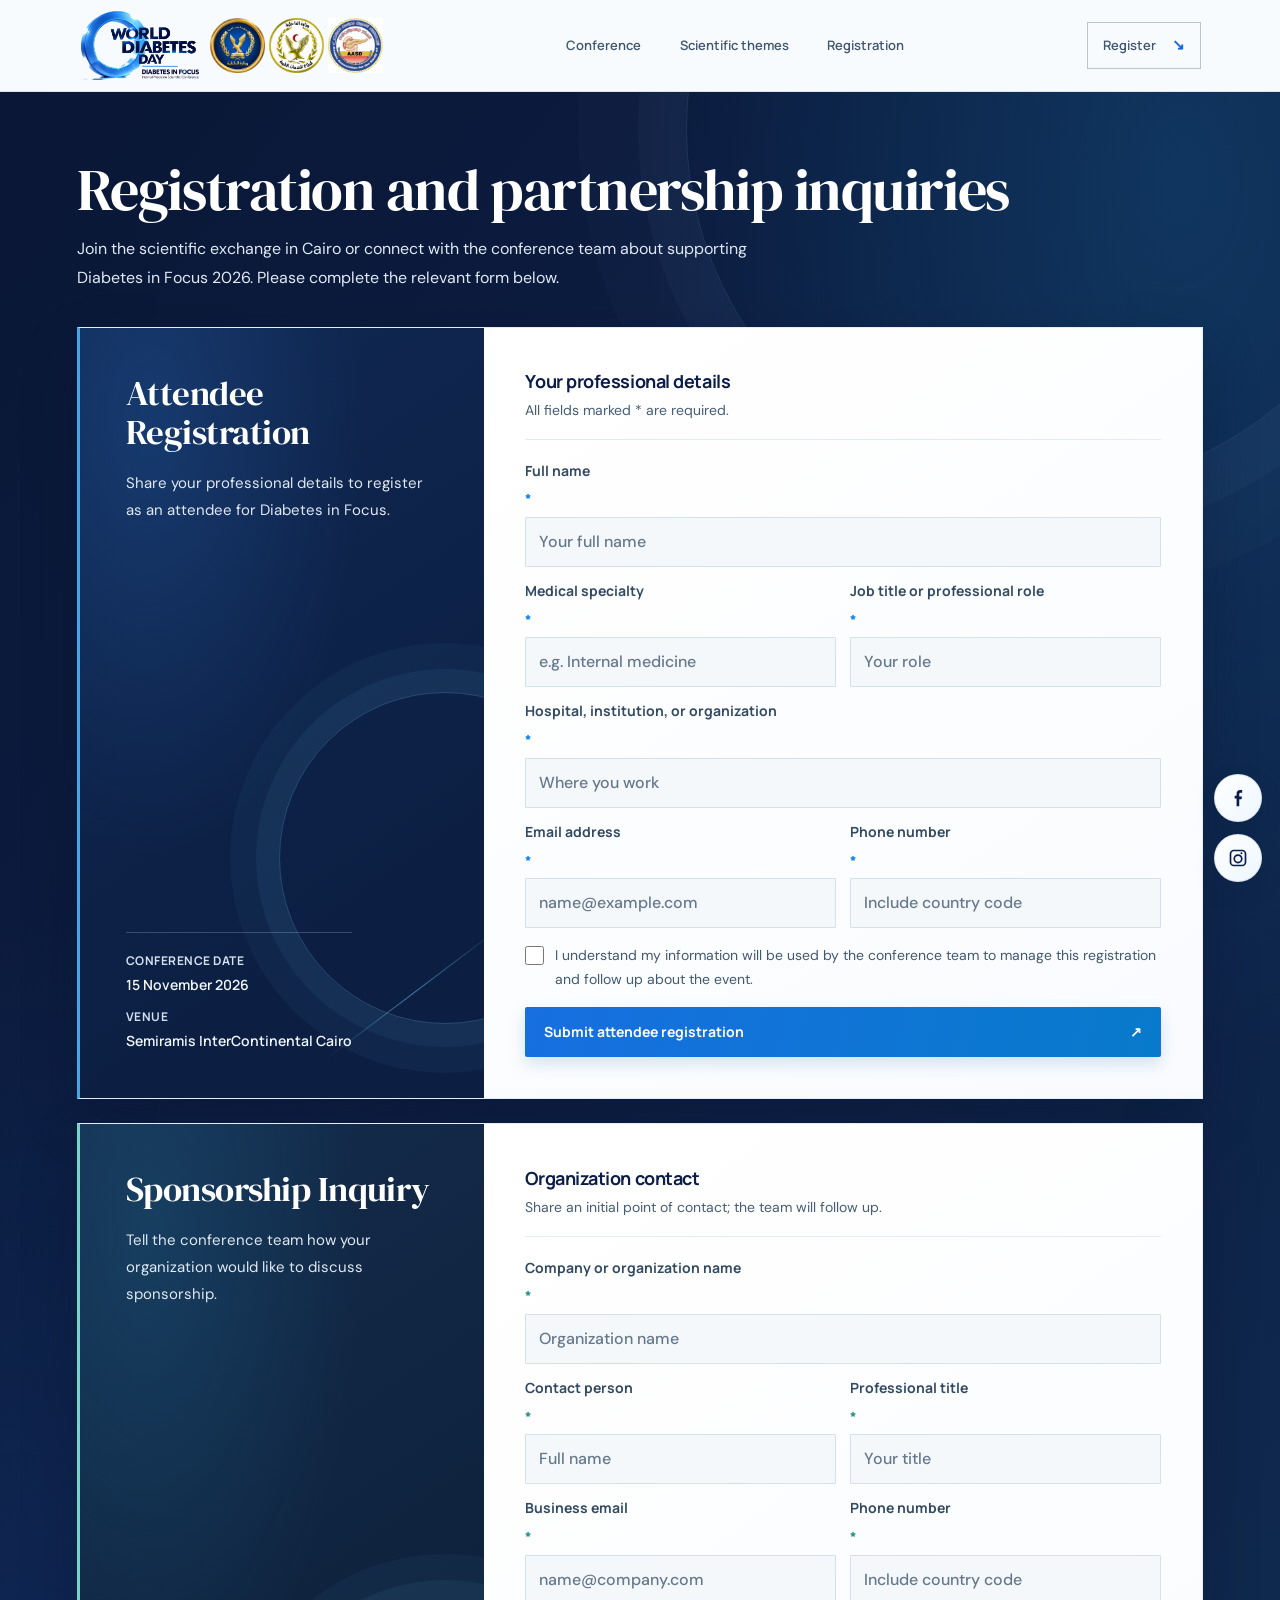
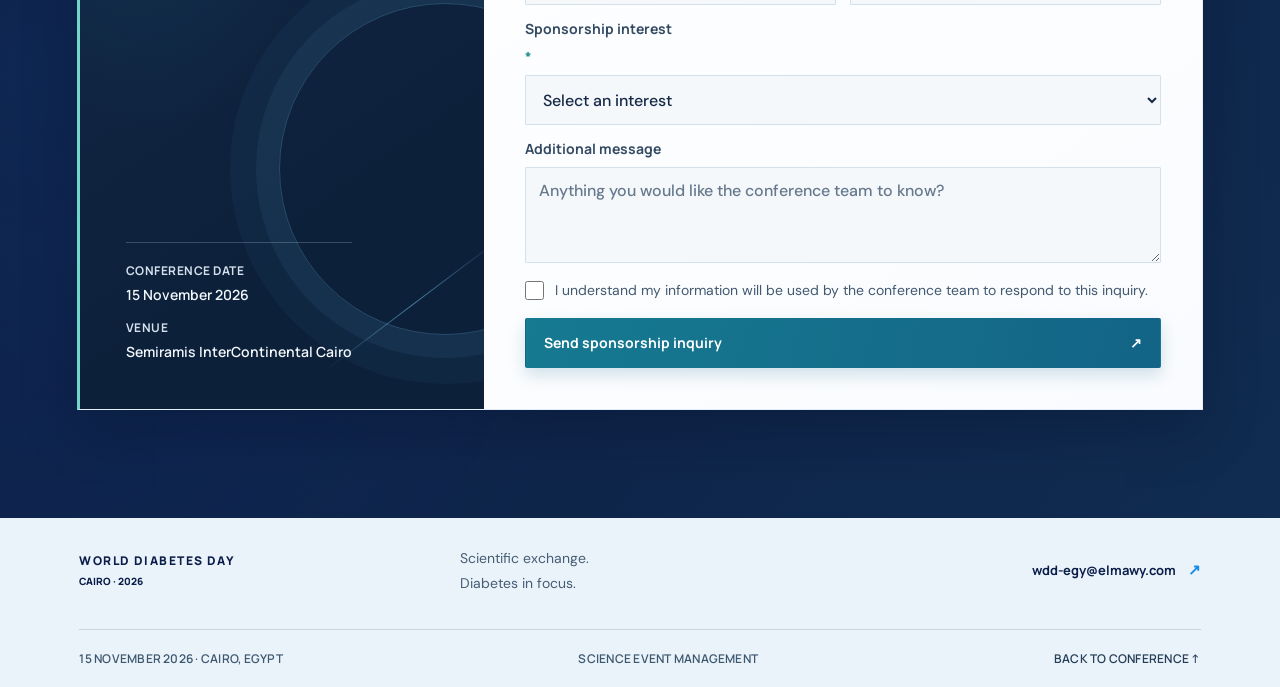
==== registration.html @ 12c4198c "Add files via upload" ====
<!doctype html>
<html lang="en">
  <head>
    <meta charset="utf-8">
    <meta name="viewport" content="width=device-width, initial-scale=1">
    <meta name="theme-color" content="#f4f9fd">
    <meta name="description" content="Register to attend or discuss sponsorship for World Diabetes Day – Diabetes in Focus 2026 in Cairo.">
    <title>Registration | World Diabetes Day – Diabetes in Focus 2026</title>
    <link rel="preconnect" href="https://fonts.googleapis.com">
    <link rel="preconnect" href="https://fonts.gstatic.com" crossorigin>
    <link href="https://fonts.googleapis.com/css2?family=DM+Sans:wght@400;500;600;700&family=DM+Serif+Display:ital@0;1&family=Manrope:wght@400;500;600;700;800&display=swap" rel="stylesheet">
    <link rel="stylesheet" href="styles.css">
    <script src="app.js" defer></script>
  </head>
  <body class="registration-page">
    <a class="skip-link" href="#main">Skip to content</a>
    <header class="site-header">
      <a class="wordmark" href="index.html#top" aria-label="World Diabetes Day – Diabetes in Focus, Cairo 2026">
        <img class="wordmark-logo" src="assets/conference-logo.png" alt="World Diabetes Day – Diabetes in Focus">
        <span class="ministry-marks" aria-label="Ministry of Interior Affairs and Police Medical Services Sector">
          <img src="assets/lo2/s.png" alt="Ministry of Interior Affairs">
          <img src="assets/lo2/n-cropped.png" alt="Police Medical Services Sector">
          <img src="assets/wdd-logo/WhatsApp%20Image%202026-10-13%20at%203.55.57%20PM.jpeg" alt="Arabic Association for the Study of Diabetes and Metabolism">
        </span>
      </a>
      <nav class="main-nav" aria-label="Main navigation">
        <a href="index.html#about">Conference</a>
        <a href="index.html#themes">Scientific themes</a>
        <a href="#attendee-registration" aria-current="page">Registration</a>
      </nav>
      <div class="header-tools">
        <a class="header-action" href="#attendee-registration">Register <span aria-hidden="true">↘</span></a>
      </div>
    </header>

    <main id="main">
      <section class="registration" aria-labelledby="registration-title">
        <div class="section-wrap registration-inner">
          <div class="section-heading registration-heading">
            <h1 id="registration-title">Registration and partnership inquiries</h1>
          </div>
          <p class="registration-intro">Join the scientific exchange in Cairo or connect with the conference team about supporting Diabetes in Focus 2026. Please complete the relevant form below.</p>

          <div class="forms-grid">
            <article class="form-panel attendee-panel" id="attendee-registration" aria-labelledby="attendee-title">
              <aside class="journey-aside">
                <h2 id="attendee-title">Attendee Registration</h2>
                <p class="journey-copy">Share your professional details to register as an attendee for Diabetes in Focus.</p>
                <div class="journey-meta">
                  <span>CONFERENCE DATE</span><strong>15 November 2026</strong>
                  <span>VENUE</span><strong>Semiramis InterContinental Cairo</strong>
                </div>
              </aside>
              <div class="form-content">
                <div class="form-panel-heading">
                  <div><h3>Your professional details</h3><span>All fields marked * are required.</span></div>
                </div>
                <form data-registration-form data-kind="attendee" novalidate aria-label="Attendee registration">
                  <div class="form-grid">
                    <label class="field field-wide">Full name <span>*</span><input name="fullName" autocomplete="name" required maxlength="120" placeholder="Your full name"><small class="field-error" aria-live="polite"></small></label>
                    <label class="field">Medical specialty <span>*</span><input name="specialty" autocomplete="organization-title" required maxlength="120" placeholder="e.g. Internal medicine"><small class="field-error" aria-live="polite"></small></label>
                    <label class="field">Job title or professional role <span>*</span><input name="role" autocomplete="organization-title" required maxlength="120" placeholder="Your role"><small class="field-error" aria-live="polite"></small></label>
                    <label class="field field-wide">Hospital, institution, or organization <span>*</span><input name="organization" autocomplete="organization" required maxlength="160" placeholder="Where you work"><small class="field-error" aria-live="polite"></small></label>
                    <label class="field">Email address <span>*</span><input name="email" type="email" autocomplete="email" required maxlength="254" placeholder="name@example.com"><small class="field-error" aria-live="polite"></small></label>
                    <label class="field">Phone number <span>*</span><input name="phone" type="tel" autocomplete="tel" required maxlength="40" placeholder="Include country code"><small class="field-error" aria-live="polite"></small></label>
                  </div>
                  <label class="privacy-check"><input name="privacyAccepted" type="checkbox" required><span>I understand my information will be used by the conference team to manage this registration and follow up about the event.</span><small class="field-error" aria-live="polite"></small></label>
                  <div class="form-feedback" role="status" aria-live="polite"></div>
                  <button class="button form-submit" type="submit">Submit attendee registration <span aria-hidden="true">↗</span></button>
                  <label class="website-trap" aria-hidden="true">Website<input name="website" tabindex="-1" autocomplete="off"></label>
                </form>
              </div>
            </article>

            <article class="form-panel sponsor-panel" id="sponsorship-inquiry" aria-labelledby="sponsor-title">
              <aside class="journey-aside">
                <h2 id="sponsor-title">Sponsorship Inquiry</h2>
                <p class="journey-copy">Tell the conference team how your organization would like to discuss sponsorship.</p>
                <div class="journey-meta">
                  <span>CONFERENCE DATE</span><strong>15 November 2026</strong>
                  <span>VENUE</span><strong>Semiramis InterContinental Cairo</strong>
                </div>
              </aside>
              <div class="form-content">
                <div class="form-panel-heading">
                  <div><h3>Organization contact</h3><span>Share an initial point of contact; the team will follow up.</span></div>
                </div>
                <form data-registration-form data-kind="sponsor" novalidate aria-label="Sponsorship inquiry">
                  <div class="form-grid">
                    <label class="field field-wide">Company or organization name <span>*</span><input name="company" autocomplete="organization" required maxlength="160" placeholder="Organization name"><small class="field-error" aria-live="polite"></small></label>
                    <label class="field">Contact person <span>*</span><input name="contactPerson" autocomplete="name" required maxlength="120" placeholder="Full name"><small class="field-error" aria-live="polite"></small></label>
                    <label class="field">Professional title <span>*</span><input name="title" autocomplete="organization-title" required maxlength="120" placeholder="Your title"><small class="field-error" aria-live="polite"></small></label>
                    <label class="field">Business email <span>*</span><input name="email" type="email" autocomplete="email" required maxlength="254" placeholder="name@company.com"><small class="field-error" aria-live="polite"></small></label>
                    <label class="field">Phone number <span>*</span><input name="phone" type="tel" autocomplete="tel" required maxlength="40" placeholder="Include country code"><small class="field-error" aria-live="polite"></small></label>
                    <label class="field field-wide">Sponsorship interest <span>*</span><select name="interest" required><option value="" selected disabled>Select an interest</option><option value="Pop-up Display">Pop-up Display</option><option value="Pop-up Display + Scientific Symposium">Pop-up Display + Scientific Symposium</option><option value="Exhibition Booth">Exhibition Booth</option><option value="Exhibition Booth + Scientific Symposium">Exhibition Booth + Scientific Symposium</option><option value="Other">Other</option></select><small class="field-error" aria-live="polite"></small></label>
                    <label class="field field-wide">Additional message<textarea name="message" rows="3" maxlength="2000" placeholder="Anything you would like the conference team to know?"></textarea><small class="field-error" aria-live="polite"></small></label>
                  </div>
                  <label class="privacy-check"><input name="privacyAccepted" type="checkbox" required><span>I understand my information will be used by the conference team to respond to this inquiry.</span><small class="field-error" aria-live="polite"></small></label>
                  <div class="form-feedback" role="status" aria-live="polite"></div>
                  <button class="button form-submit" type="submit">Send sponsorship inquiry <span aria-hidden="true">↗</span></button>
                  <label class="website-trap" aria-hidden="true">Website<input name="website" tabindex="-1" autocomplete="off"></label>
                </form>
              </div>
            </article>
          </div>
        </div>
      </section>
    </main>

    <footer class="site-footer">
      <div class="footer-top">
        <a class="wordmark footer-wordmark" href="index.html#top"><span class="wordmark-name">WORLD DIABETES DAY</span><small>CAIRO · 2026</small></a>
        <p>Scientific exchange.<br>Diabetes in focus.</p>
        <div class="footer-contact"><a href="mailto:wdd-egy@elmawy.com">wdd-egy@elmawy.com <b aria-hidden="true">↗</b></a></div>
      </div>
      <div class="footer-bottom"><span>15 NOVEMBER 2026 · CAIRO, EGYPT</span><span>SCIENCE EVENT MANAGEMENT</span><a href="index.html#top">BACK TO CONFERENCE ↑</a></div>
    </footer>

    <div class="social-floating" aria-label="Social media links">
      <a href="https://www.facebook.com/share/17epwxpQga/" target="_blank" rel="noreferrer" aria-label="Facebook">
        <svg class="facebook-icon" viewBox="0 0 24 24" aria-hidden="true"><path d="M13.5 22v-8.5h2.8l.4-3.3h-3.2V7.2c0-.9.3-1.6 1.7-1.6H17V2.4c-.3 0-1.3-.1-2.5-.1-2.5 0-4.2 1.5-4.2 4.4v2.5H8v3.3h2.3V22h3.2Z"/></svg>
      </a>
      <a href="https://www.instagram.com/wdd_eg?mdxt=d3oxbHA2aHE3cWti" target="_blank" rel="noreferrer" aria-label="Instagram">
        <svg class="instagram-icon" viewBox="0 0 24 24" aria-hidden="true"><path d="M7 2h10a5 5 0 0 1 5 5v10a5 5 0 0 1-5 5H7a5 5 0 0 1-5-5V7a5 5 0 0 1 5-5Zm0 2a3 3 0 0 0-3 3v10a3 3 0 0 0 3 3h10a3 3 0 0 0 3-3V7a3 3 0 0 0-3-3H7Zm5 3.5A5.5 5.5 0 1 1 6.5 13 5.5 5.5 0 0 1 12 7.5Zm0 2A3.5 3.5 0 1 0 15.5 13 3.5 3.5 0 0 0 12 9.5Zm5.3-3.2a1.2 1.2 0 1 1-1.2-1.2 1.2 1.2 0 0 1 1.2 1.2Z"/></svg>
      </a>
    </div>
  </body>
</html>
---- styles.css ----
:root {
  color-scheme: light;
  --navy: #0b1d48;
  --navy-deep: #091634;
  --blue: #1269df;
  --cyan: #20a9e8;
  --mint: #72d6cb;
  --ink: #172947;
  --muted: #64758b;
  --paper: #f1f7fc;
  --white: #fff;
  --line: #dce6ef;
  --sans: 'Manrope', 'Avenir Next', sans-serif;
  --serif: 'DM Serif Display', Georgia, serif;
}

* { box-sizing: border-box; }
html { scroll-behavior: smooth; scroll-padding-top: 92px; }
body { margin: 0; color: var(--ink); background: var(--white); font-family: 'DM Sans', 'Avenir Next', sans-serif; font-size: 15px; line-height: 1.65; -webkit-font-smoothing: antialiased; }
a { color: inherit; }
button, input, select, textarea { font: inherit; }
::selection { color: var(--white); background: var(--blue); }
:focus-visible { outline: 3px solid var(--mint); outline-offset: 4px; }

.skip-link { position: fixed; top: 12px; left: 12px; z-index: 20; padding: 10px 16px; transform: translateY(-160%); background: var(--white); color: var(--navy); }
.skip-link:focus { transform: translateY(0); }
.social-floating { position: fixed; right: 18px; bottom: 18px; z-index: 25; display: flex; flex-direction: column; gap: 12px; }
.social-floating a { display: inline-flex; width: 48px; height: 48px; align-items: center; justify-content: center; border-radius: 50%; background: linear-gradient(135deg, #fff 0%, #edf7ff 100%); border: 1px solid rgb(12 29 72 / 10%); box-shadow: 0 10px 24px rgb(17 31 55 / 14%); color: var(--navy); text-decoration: none; transition: transform .2s ease, box-shadow .2s ease, border-color .2s ease, color .2s ease; animation: socialFloat 3s ease-in-out infinite; }
.social-floating a:nth-child(2) { animation-delay: .2s; }
.social-floating a:hover { transform: translateY(-4px) scale(1.04); border-color: rgb(18 105 223 / 35%); box-shadow: 0 14px 24px rgb(17 31 55 / 18%); color: var(--blue); }
.social-floating svg { display: block; width: 20px; height: 20px; }
.social-floating .facebook-icon { fill: currentColor; }
.social-floating .instagram-icon { fill: currentColor; }
@keyframes socialFloat {
  0%, 100% { transform: translateY(0); }
  50% { transform: translateY(-4px); }
}
.site-header { position: absolute; z-index: 5; top: 0; left: 0; display: flex; width: 100%; height: 92px; align-items: center; justify-content: space-between; padding: 0 6.2vw; border-bottom: 1px solid rgb(11 29 72 / 10%); color: var(--navy); }
.wordmark { display: inline-flex; flex-direction: row; align-items: center; gap: 11px; color: inherit; text-decoration: none; }
.wordmark-logo { display: block; width: 120px; height: 70px; object-fit: contain; }
.ministry-marks { display: inline-flex; align-items: center; gap: 4px; }
.ministry-marks img { display: block; width: 55px; height: 55px; object-fit: contain; }
.main-nav { display: flex; gap: clamp(22px, 3vw, 48px); align-items: center; }
.main-nav a, .header-action { color: #40566f; text-decoration: none; font: 600 13px/1.5 var(--sans); transition: color .2s ease; }
.main-nav a:hover, .header-action:hover { color: var(--blue); }
.header-tools { display: inline-flex; align-items: center; }
.header-action { display: inline-flex; align-items: center; gap: 16px; padding: 11px 15px; border: 1px solid rgb(11 29 72 / 25%); transition: background .2s ease, border-color .2s ease, color .2s ease; }
.header-action:hover { border-color: var(--blue); background: rgb(18 105 223 / 5%); }
.header-action span { color: var(--blue); font-size: 15px; }

.hero { position: relative; display: grid; min-height: 780px; grid-template-columns: minmax(0, 1.04fr) minmax(0, .96fr); align-items: center; overflow: hidden; padding: 126px 8vw 128px; background: radial-gradient(ellipse at 77% 40%, rgb(181 222 255 / 63%) 0%, rgb(209 235 255 / 35%) 22%, transparent 46%), radial-gradient(ellipse at 10% 93%, rgb(185 235 229 / 19%), transparent 34%), linear-gradient(122deg, #fbfdff 0%, #f2f8fd 51%, #e8f4fd 100%); color: var(--navy); }
.hero::before { position: absolute; top: 10%; right: -17%; width: min(72vw, 940px); aspect-ratio: 1; border: 1px solid rgb(59 151 227 / 10%); border-radius: 50%; box-shadow: 0 0 0 38px rgb(59 151 227 / 3%), 0 0 0 92px rgb(59 151 227 / 2%); content: ''; pointer-events: none; }
.hero::after { position: absolute; right: 0; bottom: 0; left: 0; height: 3px; background: linear-gradient(90deg, #135fce 0%, #26a9e9 63%, #72d6cb 100%); content: ''; }
.hero-grid { position: absolute; inset: 92px 0 102px; background-image: linear-gradient(rgb(37 113 173 / 4%) 1px, transparent 1px), linear-gradient(90deg, rgb(37 113 173 / 4%) 1px, transparent 1px); background-position: center; background-size: 66px 66px; mask-image: linear-gradient(90deg, transparent 24%, #000 100%); pointer-events: none; }
.hero-copy { position: relative; z-index: 1; max-width: 600px; grid-column: 1; grid-row: 1; align-self: center; padding: 4px 0 25px; animation: reveal .75s both; }
.hero-kicker { margin: 0 0 12px; color: #246fc2; font: 700 13px/1.5 var(--sans); letter-spacing: .12em; }
.hero h1 { margin: 0; color: #10244a; font: 400 clamp(69px, 7.35vw, 99px)/.99 var(--serif); letter-spacing: -.035em; text-shadow: 0 1px 0 #dbe5ed, 0 2px 0 #c8d6e2, 0 4px 0 #b3c5d4, 0 10px 19px rgb(20 48 78 / 17%); }
.hero h1 em { display: inline-block; margin-top: 3px; color: #1676cf; font: italic 400 clamp(70px, 7.5vw, 101px)/1.04 var(--serif); letter-spacing: -.035em; text-shadow: 0 1px 0 #c6e2f1, 0 2px 0 #a9d0e6, 0 4px 0 #8dbbdd, 0 10px 19px rgb(18 94 160 / 20%); }
.hero-description { max-width: 430px; margin: 23px 0 16px; color: #465d74; font-size: 16px; line-height: 1.8; }
.hero-actions { display: flex; flex-wrap: wrap; gap: 12px; margin-top: 30px; }
.button { display: inline-flex; min-height: 54px; align-items: center; justify-content: space-between; gap: 24px; padding: 0 18px; border: 1px solid transparent; border-radius: 2px; cursor: pointer; text-decoration: none; font: 700 14px/1.4 var(--sans); transition: background .2s ease, border-color .2s ease, box-shadow .2s ease, transform .2s ease; }
.button:hover { transform: translateY(-2px); }
.button:active { transform: translateY(0); }
.button-primary { background: linear-gradient(108deg, #176dde, #087edb); box-shadow: 0 8px 22px rgb(18 105 223 / 19%); color: var(--white); }
.button-primary:hover { background: linear-gradient(108deg, #115dc4, #086dbe); box-shadow: 0 11px 26px rgb(18 105 223 / 26%); }
.button-primary span, .button-secondary span { font-size: 16px; }
.button-secondary { border-color: rgb(11 29 72 / 25%); background: rgb(255 255 255 / 48%); color: var(--navy); }
.button-secondary:hover { border-color: #458bc8; background: #fff; }
.collaboration { max-width: 470px; margin: 25px 0 0; color: #344d68; font: 600 12px/1.7 var(--sans); }

.hero-art { position: relative; z-index: 1; width: min(100%, 404px); grid-column: 2; grid-row: 1; align-self: center; justify-self: center; margin: 0; animation: reveal .8s .1s both; }
.hero-art img { display: block; width: 100%; height: auto; object-fit: contain; }
.hero-bottom { position: absolute; right: 8vw; bottom: 0; left: 8vw; display: grid; min-height: 93px; grid-template-columns: .85fr 1.18fr 1.55fr auto; align-items: center; gap: 24px; border-top: 1px solid rgb(11 29 72 / 15%); }
.hero-bottom div span { display: block; margin-bottom: 5px; color: #455f77; font: 700 12px/1.4 var(--sans); letter-spacing: .06em; }
.hero-bottom div strong { display: block; color: #263f5a; font: 600 14px/1.55 var(--sans); }
.scroll-cue { display: grid; width: 34px; height: 34px; align-items: center; justify-content: center; border: 1px solid rgb(11 29 72 / 22%); color: #1685d2; text-decoration: none; transition: border-color .2s ease, background .2s ease; }
.scroll-cue:hover { border-color: #1685d2; background: rgb(22 133 210 / 6%); }

.patronage { position: relative; background: linear-gradient(105deg, #fbfdff, #f5f9fc 52%, #fbfdff); }
.patronage::after { position: absolute; right: 0; bottom: 0; left: 0; height: 1px; background: linear-gradient(90deg, transparent, #d7e6f0 20%, #d7e6f0 80%, transparent); content: ''; }
.patronage-inner { display: flex; width: min(1180px, calc(100% - 12vw)); min-height: 82px; align-items: center; justify-content: space-between; gap: 28px; margin: 0 auto; }
.patronage-copy { display: flex; min-width: 0; flex-direction: column; gap: 3px; }
.patronage-copy > span { color: #455f77; font: 700 12px/1.55 var(--sans); letter-spacing: .08em; }
.patronage-copy > strong { color: #223d5c; font: 600 14px/1.6 var(--sans); }
.patronage .ministry-marks { flex: 0 0 auto; }

.countdown { position: relative; background: linear-gradient(105deg, #f5f9fc, #edf6fc 52%, #f6fbfd); }
.countdown::before, .countdown::after { position: absolute; right: 0; left: 0; height: 1px; background: linear-gradient(90deg, transparent, #d7e6f0 20%, #d7e6f0 80%, transparent); content: ''; }
.countdown::before { top: 0; }
.countdown::after { bottom: 0; }
.countdown-inner { display: flex; width: min(1180px, calc(100% - 12vw)); min-height: 108px; align-items: center; justify-content: space-between; gap: 30px; margin: 0 auto; }
.countdown-copy h2 { margin: 0; color: #183657; font: 400 22px/1.25 var(--serif); }
.countdown-clock { display: grid; grid-template-columns: repeat(4, minmax(69px, 88px)); }
.countdown-unit { display: flex; min-height: 51px; flex-direction: column; align-items: center; justify-content: center; gap: 1px; border-left: 1px solid #d5e2eb; }
.countdown-unit > span { color: #12335c; font: 400 26px/.98 var(--serif); font-variant-numeric: tabular-nums; }
.countdown-unit > small { color: #455f77; font: 700 12px/1.55 var(--sans); letter-spacing: .05em; text-transform: uppercase; }

.section-wrap { width: min(1180px, calc(100% - 12vw)); margin: 0 auto; }
.intro { padding-top: 116px; padding-bottom: 92px; }
.intro-content { display: grid; grid-template-columns: 1fr .83fr; gap: 9%; margin-top: 25px; }
.intro-copy { padding-top: 6px; color: #465d74; font-size: 16px; line-height: 1.85; }
.intro-copy p { margin: 0 0 14px; }
.intro-rule { display: flex; justify-content: space-between; margin-top: 72px; padding-top: 14px; border-top: 1px solid var(--line); color: #455f77; font: 700 12px/1.6 var(--sans); letter-spacing: .05em; }

.themes-section { position: relative; padding: 88px 0 90px; background: linear-gradient(180deg, #f2f8fc 0%, #edf5fb 100%); }
.themes-section::before { position: absolute; top: 0; right: 0; left: 0; height: 1px; background: linear-gradient(90deg, transparent, #bdd9ec 22%, #bdd9ec 78%, transparent); content: ''; }
.section-heading { display: flex; align-items: end; justify-content: space-between; gap: 30px; margin-bottom: 36px; }
.section-heading h2 { margin-top: 13px; font-size: 51px; }
.theme-list { display: grid; grid-template-columns: repeat(3, minmax(0, 1fr)); margin: 0; padding: 0; border-top: 1px solid #d5e1e9; list-style: none; }
.theme-list li { position: relative; display: grid; min-height: 82px; grid-template-columns: 21px 42px minmax(0, 1fr) 14px; align-items: center; gap: 8px; padding: 11px 12px 11px 0; border-bottom: 1px solid #d5e1e9; transition: background .2s ease; }
.theme-list li:hover { background: rgb(255 255 255 / 55%); }
.theme-list li:nth-child(3n + 2), .theme-list li:nth-child(3n + 3) { padding-left: 20px; border-left: 1px solid #d5e1e9; }
.theme-list li:hover, .theme-list li:focus-within { z-index: 2; }
.theme-list li > span:first-child { color: #456982; font: 700 12px/1.45 var(--sans); }
.theme-image-trigger { position: relative; display: block; width: 42px; height: 42px; padding: 0; overflow: visible; border: 1px solid #c9dbe9; border-radius: 1px; background: #e8f1f8; cursor: zoom-in; }
.theme-image-trigger > img { display: block; width: 100%; height: 100%; object-fit: cover; object-position: 50% 52%; }
.theme-image-trigger:hover, .theme-image-trigger[aria-expanded="true"] { border-color: #468bc0; }
.theme-preview { position: fixed; z-index: 50; inset: 0; display: grid; align-items: center; justify-items: center; padding: 18px; visibility: hidden; opacity: 0; pointer-events: none; transition: opacity .16s ease, visibility .16s ease; cursor: zoom-out; }
.theme-preview-backdrop { position: absolute; inset: 0; background: rgb(7 19 40 / 73%); backdrop-filter: blur(3px); pointer-events: auto; }
.theme-preview > img { position: relative; z-index: 1; display: block; width: auto; height: auto; max-width: min(520px, calc(100vw - 36px)); max-height: min(88vh, 900px); object-fit: contain; box-shadow: 0 24px 80px rgb(0 0 0 / 38%); }
.theme-image-trigger[aria-expanded="true"] .theme-preview { visibility: visible; opacity: 1; pointer-events: auto; }
.theme-list h3 { margin: 0; color: #263c50; font: 600 14px/1.6 var(--sans); }
.theme-list b { color: #78a3b9; font-size: 12px; font-weight: 400; }
.themes-note { margin: 16px 0 0; color: #455f77; font-size: 13px; line-height: 1.65; }

.registration { position: relative; overflow: hidden; padding: 99px 0 108px; background: radial-gradient(ellipse at 92% 4%, rgb(32 169 232 / 17%), transparent 32%), radial-gradient(ellipse at 2% 78%, rgb(28 91 179 / 14%), transparent 34%), linear-gradient(126deg, #0a1736 0%, #0d2046 54%, #102c50 100%); }
.registration::before { position: absolute; top: -31%; right: -10%; width: min(58vw, 720px); aspect-ratio: 1; border: 1px solid rgb(153 209 243 / 12%); border-radius: 50%; box-shadow: 0 0 0 48px rgb(153 209 243 / 3%), 0 0 0 108px rgb(153 209 243 / 2%); content: ''; pointer-events: none; }
.registration-inner { position: relative; z-index: 1; }
.registration-heading { margin-bottom: 40px; }
.registration .section-heading h2 { color: var(--white); }
.forms-grid { display: grid; grid-template-columns: 1fr; gap: 19px; align-items: start; }
.form-panel { display: grid; min-width: 0; grid-template-columns: minmax(255px, .72fr) minmax(0, 1.28fr); padding: 0; overflow: hidden; border: 1px solid rgb(174 210 238 / 35%); border-left: 3px solid #40a9ee; background: #fff; box-shadow: 0 22px 52px rgb(1 12 34 / 24%); transition: box-shadow .25s ease, transform .25s ease; }
.form-panel:hover { transform: translateY(-2px); box-shadow: 0 28px 60px rgb(1 12 34 / 30%); }
.sponsor-panel { border-left-color: #72d6cb; }
.journey-aside { position: relative; display: flex; min-height: 100%; flex-direction: column; align-items: flex-start; padding: clamp(29px, 3.6vw, 48px); overflow: hidden; background: radial-gradient(ellipse at 17% 13%, rgb(43 113 198 / 26%), transparent 45%), linear-gradient(145deg, #102852 0%, #0c1f43 75%); color: var(--white); }
.journey-aside::before { position: absolute; right: -127px; bottom: 74px; width: 330px; aspect-ratio: 1; border: 1px solid rgb(115 198 243 / 25%); border-radius: 50%; box-shadow: 0 0 0 23px rgb(115 198 243 / 6%), 0 0 0 49px rgb(115 198 243 / 4%); content: ''; }
.journey-aside::after { position: absolute; right: -39px; bottom: 104px; width: 220px; height: 1px; background: linear-gradient(90deg, transparent, rgb(112 200 243 / 55%), transparent); content: ''; transform: rotate(-37deg); }
.sponsor-panel .journey-aside { background: radial-gradient(ellipse at 17% 13%, rgb(35 127 171 / 24%), transparent 45%), linear-gradient(145deg, #142c4c 0%, #0d203a 75%); }
.journey-aside h3 { position: relative; z-index: 1; max-width: 320px; margin: 0; color: #fff; font: 400 35px/1.13 var(--serif); letter-spacing: -.015em; }
.journey-copy { position: relative; z-index: 1; max-width: 325px; margin: 17px 0 30px; color: #e0e8f1; font-size: 15px; line-height: 1.8; }
.journey-meta { position: relative; z-index: 1; display: grid; gap: 4px; margin-top: auto; padding-top: 19px; border-top: 1px solid rgb(197 222 241 / 23%); }
.journey-meta span { margin-top: 8px; color: #d4e0ec; font: 700 12px/1.5 var(--sans); letter-spacing: .04em; }
.journey-meta span:first-child { margin-top: 0; }
.journey-meta strong { color: #f1f6fb; font: 600 14px/1.6 var(--sans); }
.form-content { min-width: 0; padding: clamp(26px, 3.25vw, 43px); background: linear-gradient(145deg, #fff 5%, #f9fbfe 100%); }
.form-panel-heading { display: flex; align-items: center; justify-content: space-between; margin-bottom: 20px; padding-bottom: 17px; border-bottom: 1px solid #e4ebf2; }
.form-panel-heading h3 { margin: 0; color: var(--navy); font: 700 18px/1.4 var(--sans); letter-spacing: -.025em; }
.form-panel-heading > div > span { display: block; margin-top: 5px; color: #465d74; font-size: 14px; line-height: 1.6; }
.form-grid { display: grid; grid-template-columns: 1fr 1fr; gap: 13px 14px; }
.field { display: flex; min-width: 0; flex-direction: column; gap: 7px; color: #334a63; font: 700 14px/1.55 var(--sans); }
.field > span { color: #087fe8; }
.sponsor-panel .field > span { color: #228f88; }
.field-wide { grid-column: 1 / -1; }
.field input, .field select, .field textarea { width: 100%; min-height: 50px; padding: 11px 13px; border: 1px solid #d4e0ea; border-radius: 1px; background: #f5f8fb; color: var(--ink); font: 500 16px/1.5 'DM Sans', sans-serif; outline: none; transition: border-color .18s ease, background .18s ease, box-shadow .18s ease; }
.field textarea { min-height: 76px; resize: vertical; }
.field input::placeholder, .field textarea::placeholder { color: #65788c; opacity: 1; }
.field input:hover, .field select:hover, .field textarea:hover { border-color: #aebfd0; background: #fff; }
.field input:focus, .field select:focus, .field textarea:focus { border-color: #3689dc; background: #fff; box-shadow: 0 0 0 3px rgb(18 105 223 / 11%); }
.sponsor-panel .field input:focus, .sponsor-panel .field select:focus, .sponsor-panel .field textarea:focus { border-color: #32978f; box-shadow: 0 0 0 3px rgb(50 151 143 / 11%); }
.field [aria-invalid="true"], .privacy-check [aria-invalid="true"] { border-color: #c93348; }
.field [aria-invalid="true"]:focus, .privacy-check [aria-invalid="true"]:focus { box-shadow: 0 0 0 3px rgb(201 51 72 / 12%); }
.field-error { min-height: 0; color: #ae263a; font: 500 14px/1.6 'DM Sans', sans-serif; }
.field-error:empty { display: none; }
.privacy-check { display: grid; grid-template-columns: 19px minmax(0, 1fr); align-items: start; gap: 3px 11px; margin: 16px 0 0; color: #425970; font-size: 14px; line-height: 1.7; }
.privacy-check input { width: 19px; height: 19px; grid-column: 1; margin: 2px 0 0; accent-color: var(--blue); }
.sponsor-panel .privacy-check input { accent-color: #238d87; }
.privacy-check > span, .privacy-check .field-error { grid-column: 2; }
.form-feedback { min-height: 0; margin-top: 11px; font-size: 14px; line-height: 1.7; }
.form-feedback:empty { display: none; }
.form-feedback[data-state="error"] { padding: 10px 12px; border-left: 2px solid #c93348; background: #fff1f2; color: #972739; }
.form-feedback[data-state="success"] { padding: 11px 13px; border-left: 2px solid #29896d; background: #edf8f3; color: #17694f; }
.form-feedback[data-state="warning"] { padding: 11px 13px; border-left: 2px solid #bb8522; background: #fff7e8; color: #715316; }
.form-submit { width: 100%; min-height: 50px; margin-top: 15px; background: linear-gradient(105deg, #176fe0, #087acb); box-shadow: 0 7px 16px rgb(8 105 195 / 17%); color: var(--white); }
.form-submit:hover { background: linear-gradient(105deg, #115fc8, #086ab6); box-shadow: 0 10px 21px rgb(8 105 195 / 23%); }
.sponsor-panel .form-submit { background: linear-gradient(105deg, #167a91, #136486); box-shadow: 0 7px 16px rgb(19 100 134 / 18%); }
.sponsor-panel .form-submit:hover { background: linear-gradient(105deg, #126b80, #105672); }
.form-submit:disabled { cursor: wait; opacity: .75; transform: none; }
.button-spinner { display: inline-flex; align-items: center; gap: 11px; }
.button-spinner::before { width: 13px; height: 13px; border: 2px solid rgb(255 255 255 / 38%); border-top-color: #fff; border-radius: 50%; content: ''; animation: spin .7s linear infinite; }
.website-trap { position: absolute; width: 1px; height: 1px; overflow: hidden; clip-path: inset(50%); white-space: nowrap; }

.site-footer { padding: 43px 6.2vw 0; background: #eaf3fa; color: var(--navy); }
.footer-top { display: grid; grid-template-columns: 1fr 1fr 1fr; align-items: center; gap: 20px; padding-bottom: 34px; }
.footer-wordmark { flex-direction: column; align-items: flex-start; gap: 4px; justify-self: start; font: 800 12px/1.5 var(--sans); }
.footer-wordmark .wordmark-name { letter-spacing: .12em; }
.footer-top > p { margin: 0; color: #465d74; font-size: 14px; line-height: 1.75; }
.footer-contact { justify-self: end; }
.footer-contact a { color: var(--navy); text-decoration: none; font: 700 13px/1.55 var(--sans); }
.footer-contact b { margin-left: 9px; color: #168be5; font-size: 15px; }
.footer-bottom { display: flex; min-height: 58px; align-items: center; justify-content: space-between; gap: 15px; border-top: 1px solid rgb(16 26 69 / 14%); color: #3e5870; font: 600 12px/1.6 var(--sans); letter-spacing: .02em; }
.footer-bottom a { color: #253d56; text-decoration: none; }
.footer-bottom a:hover, .footer-contact a:hover { color: var(--blue); }

@keyframes reveal { from { opacity: 0; transform: translateY(12px); } to { opacity: 1; transform: translateY(0); } }
@keyframes spin { to { transform: rotate(360deg); } }

@media (max-width: 980px) {
  .site-header { padding-right: 4vw; padding-left: 4vw; }
  .wordmark { gap: 8px; }
  .wordmark-logo { width: 104px; }
  .ministry-marks img { width: 42px; height: 42px; }
  .main-nav { gap: 16px; }
  .main-nav a, .header-action { font-size: 12px; }
  .hero { min-height: 730px; padding: 122px 5vw 118px; }
  .hero h1 { font-size: clamp(65px, 8vw, 79px); }
  .hero h1 em { font-size: clamp(67px, 8.3vw, 82px); }
  .hero-art { width: min(100%, 350px); }
  .hero-bottom { right: 5vw; left: 5vw; grid-template-columns: .8fr 1.15fr 1.5fr auto; gap: 14px; }
  .section-wrap { width: min(100% - 12vw, 1180px); }
  .patronage-inner { width: min(100% - 12vw, 1180px); gap: 16px; }
  .countdown-inner { width: min(100% - 12vw, 1180px); gap: 16px; }
  .countdown-clock { grid-template-columns: repeat(4, minmax(57px, 72px)); }
  .countdown-unit > span { font-size: 23px; }
  .theme-list { grid-template-columns: repeat(2, minmax(0, 1fr)); }
  .theme-list li:nth-child(n) { padding-left: 0; border-left: 0; }
  .theme-list li:nth-child(2n) { padding-left: 18px; border-left: 1px solid #d5e1e9; }
  .form-panel { grid-template-columns: minmax(215px, .7fr) minmax(0, 1.3fr); }
  .journey-aside { padding: 28px; }
  .form-content { padding: 25px; }
}

@media (max-width: 700px) {
  html { scroll-padding-top: 20px; }
  .site-header { position: absolute; height: 72px; padding: 0 14px; }
  .wordmark { gap: 7px; }
  .wordmark-logo { width: 88px; height: 52px; }
  .ministry-marks { gap: 3px; }
  .ministry-marks img { width: 28px; height: 28px; }
  .main-nav { display: none; }
  .header-action { gap: 8px; padding: 8px 10px; font-size: 12px; }
  .hero { display: flex; min-height: 0; flex-direction: column; align-items: stretch; padding: 101px 24px 0; }
  .hero-copy { padding-bottom: 0; }
  .hero-kicker { font-size: 12px; }
  .hero h1 { font-size: clamp(57px, 12vw, 72px); }
  .hero h1 em { font-size: clamp(59px, 12.4vw, 74px); }
  .hero-description { max-width: 360px; margin-top: 17px; font-size: 14px; }
  .hero-actions { gap: 9px; margin-top: 22px; }
  .button { min-height: 50px; gap: 13px; padding: 0 12px; font-size: 13px; }
  .collaboration { margin-top: 17px; font-size: 13px; }
  .hero-art { width: min(72vw, 300px); align-self: center; margin: 21px auto 19px; }
  .hero-bottom { position: relative; right: auto; bottom: auto; left: auto; min-height: 122px; grid-template-columns: 1fr 1fr auto; gap: 12px 9px; padding: 16px 0; }
  .hero-bottom div:nth-child(3) { grid-column: 1 / 3; }
  .hero-bottom div strong { max-width: 260px; font-size: 12px; line-height: 1.6; }
  .hero-bottom div span { font-size: 12px; }
  .scroll-cue { grid-column: 3; grid-row: 1 / 3; }
  .patronage-inner { width: calc(100% - 44px); min-height: 72px; gap: 12px; }
  .patronage-copy > strong { max-width: 300px; font-size: 13px; line-height: 1.6; }
  .patronage-copy > span { font-size: 12px; }
  .countdown-inner { width: calc(100% - 44px); min-height: 0; flex-direction: column; align-items: flex-start; gap: 15px; padding: 19px 0 18px; }
  .countdown-copy h2 { font-size: 18px; }
  .countdown-clock { width: 100%; grid-template-columns: repeat(4, minmax(0, 1fr)); }
  .countdown-unit { min-height: 43px; }
  .countdown-unit:first-child { align-items: flex-start; border-left: 0; }
  .countdown-unit > span { font-size: 22px; }
  .countdown-unit > small { font-size: 12px; }
  .section-wrap { width: calc(100% - 44px); }
  .intro { padding-top: 73px; padding-bottom: 64px; }
  .intro-content { grid-template-columns: 1fr; gap: 20px; margin-top: 19px; }
  .intro h2 { font-size: 45px; }
  .intro-copy { font-size: 14px; }
  .intro-rule { gap: 14px; margin-top: 40px; font-size: 12px; letter-spacing: 0; }
  .intro-rule span:last-child { text-align: right; }
  .themes-section { padding: 63px 0 61px; }
  .section-heading { align-items: flex-start; gap: 14px; margin-bottom: 25px; }
  .section-heading h2 { font-size: 36px; }
  .theme-list { grid-template-columns: 1fr; }
  .theme-list li:nth-child(n) { min-height: 67px; grid-template-columns: 24px 44px minmax(0, 1fr) 14px; gap: 9px; padding: 9px 0; border-left: 0; }
  .theme-image-trigger { width: 44px; height: 44px; }
  .theme-list h3 { font-size: 14px; }
  .registration { padding: 66px 0 72px; }
  .registration-heading { display: block; }
  .forms-grid { grid-template-columns: 1fr; gap: 14px; }
  .form-panel { grid-template-columns: 1fr; }
  .journey-aside { min-height: 0; padding: 25px 23px 21px; border-bottom: 1px solid rgb(197 222 241 / 22%); }
  .journey-aside h3 { max-width: 470px; font-size: 30px; }
  .journey-copy { max-width: 500px; margin: 9px 0 17px; font-size: 14px; }
  .journey-meta { grid-template-columns: auto 1fr auto 1.25fr; align-items: center; gap: 5px 9px; width: 100%; padding-top: 12px; }
  .journey-meta span, .journey-meta span:first-child { margin: 0; }
  .journey-meta span { font-size: 12px; }
  .journey-meta strong { font-size: 12px; }
  .journey-aside::before { right: -160px; bottom: 4px; width: 270px; }
  .journey-aside::after { bottom: 37px; }
  .form-content { padding: 23px 21px; }
  .form-panel-heading { margin-bottom: 18px; }
  .form-grid { grid-template-columns: 1fr; gap: 11px; }
  .field { font-size: 12px; }
  .field input, .field select, .field textarea { min-height: 48px; font-size: 16px; }
  .field textarea { min-height: 72px; }
  .privacy-check { font-size: 12px; }
  .site-footer { padding: 32px 22px 0; }
  .footer-top { grid-template-columns: 1fr 1fr; gap: 19px; padding-bottom: 25px; }
  .footer-top > p { justify-self: end; text-align: right; }
  .footer-contact { grid-column: 1 / -1; justify-self: start; }
  .footer-bottom { flex-wrap: wrap; justify-content: space-between; gap: 9px 14px; padding: 13px 0; font-size: 12px; }
  .footer-bottom span:nth-child(2) { order: 1; width: 100%; }
}

@media (max-width: 390px) {
  .wordmark-logo { width: 64px; height: 46px; }
  .ministry-marks { gap: 2px; }
  .ministry-marks img { width: 22px; height: 22px; }
  .hero { padding-right: 19px; padding-left: 19px; }
  .patronage-inner { width: calc(100% - 38px); gap: 8px; }
  .patronage-copy > strong { font-size: 12px; }
  .countdown-inner { width: calc(100% - 38px); }
  .hero-actions { align-items: stretch; flex-direction: column; width: min(100%, 280px); }
  .hero-actions .button { width: 100%; }
  .hero-art { width: min(76vw, 280px); }
  .hero-bottom { grid-template-columns: 1fr 1fr auto; }
  .hero-bottom div strong { font-size: 12px; }
  .section-wrap { width: calc(100% - 38px); }
  .section-heading { display: block; }
  .journey-meta { grid-template-columns: 1fr; gap: 3px; }
}

body.registration-page { min-height: 100vh; background: #f1f7fc; }
body.registration-page .site-header { position: relative; background: rgb(249 252 254 / 94%); }
body.registration-page .wordmark { flex-shrink: 0; }
body.registration-page .registration { padding-top: 66px; }
body.registration-page .registration-heading { margin-bottom: 12px; }
body.registration-page .registration-heading h1 { margin: 0; color: #fff; font: 400 clamp(38px, 5vw, 58px)/1.12 var(--serif); letter-spacing: -.025em; }
body.registration-page .registration-intro { max-width: 720px; margin: 0 0 34px; color: #e0e9f3; font-size: 16px; line-height: 1.8; }
body.registration-page .forms-grid { gap: 24px; }
body.registration-page .form-panel { scroll-margin-top: 24px; }
body.registration-page .journey-aside h2 { position: relative; z-index: 1; max-width: 320px; margin: 0; color: #fff; font: 400 35px/1.13 var(--serif); letter-spacing: -.015em; }
body.registration-page .site-footer { padding-top: 28px; }
body.registration-page .registration::before { top: -16%; }

body.thank-you-page { min-height: 100vh; background: #f1f7fc; }
body.thank-you-page .site-header { position: relative; background: rgb(249 252 254 / 94%); }
body.thank-you-page .wordmark { flex-shrink: 0; }
.thank-you-main { display: grid; min-height: calc(100vh - 92px); place-items: center; padding: 54px 24px; background: radial-gradient(ellipse at 80% 15%, rgb(181 222 255 / 55%), transparent 38%), radial-gradient(ellipse at 9% 90%, rgb(185 235 229 / 18%), transparent 34%), linear-gradient(122deg, #fbfdff 0%, #f2f8fd 55%, #e8f4fd 100%); }
.thank-you-content { width: min(100%, 760px); padding: clamp(32px, 7vw, 76px); border: 1px solid #dce6ef; background: rgb(255 255 255 / 88%); text-align: center; box-shadow: 0 24px 70px rgb(11 29 72 / 10%); }
.thank-you-logo { width: min(250px, 70%); height: auto; margin-bottom: 14px; }
.thank-you-kicker { margin: 0 0 13px; color: #246fc2; font: 700 12px/1.5 var(--sans); letter-spacing: .12em; }
.thank-you-content h1 { margin: 0; color: var(--navy); font: 400 clamp(38px, 6vw, 58px)/1.12 var(--serif); letter-spacing: -.025em; }
.thank-you-message { max-width: 520px; margin: 18px auto 0; color: #465d74; font-size: 17px; line-height: 1.8; }
.thank-you-conference { margin: 29px 0 3px; color: #263f5a; font: 700 17px/1.55 var(--sans); }
.thank-you-date { margin: 0; color: #455f77; font: 600 15px/1.6 var(--sans); }
.thank-you-home { margin-top: 27px; }

@media (max-width: 700px) {
  body.registration-page .site-header { position: relative; }
  body.registration-page .registration { padding-top: 49px; }
  body.registration-page .journey-aside h2 { font-size: 30px; }
  body.registration-page .registration-intro { margin-bottom: 25px; font-size: 15px; }
  body.registration-page .forms-grid { gap: 17px; }
  .thank-you-main { min-height: calc(100vh - 72px); padding: 32px 19px; }
  .thank-you-content { padding: 32px 23px; }
  .thank-you-message { font-size: 15px; }
  .thank-you-conference { font-size: 15px; }
}

@media (prefers-reduced-motion: reduce) {
  *, *::before, *::after { scroll-behavior: auto !important; animation-duration: .01ms !important; animation-iteration-count: 1 !important; transition-duration: .01ms !important; }
}
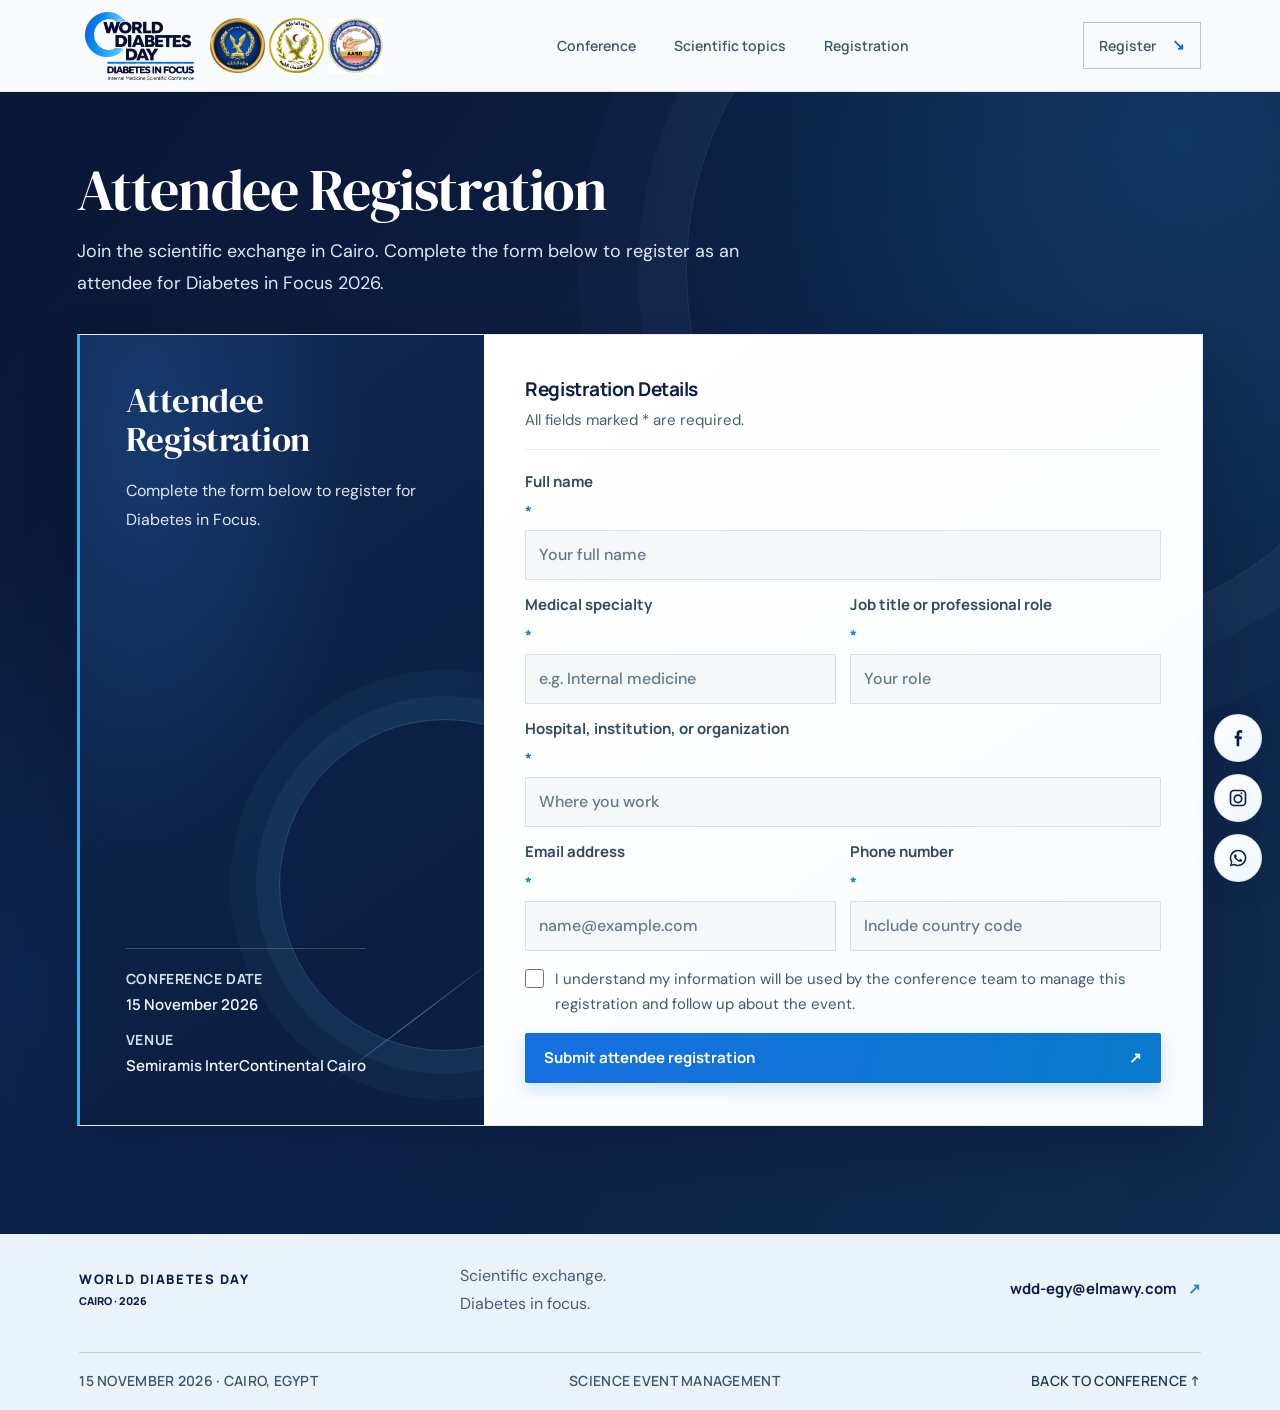
==== commit 63b46825: "Update latest changes" ====
--- a/registration.html
+++ b/registration.html
@@ -4,7 +4,7 @@
     <meta charset="utf-8">
     <meta name="viewport" content="width=device-width, initial-scale=1">
     <meta name="theme-color" content="#f4f9fd">
-    <meta name="description" content="Register to attend or discuss sponsorship for World Diabetes Day – Diabetes in Focus 2026 in Cairo.">
+    <meta name="description" content="Register to attend World Diabetes Day – Diabetes in Focus 2026 in Cairo.">
     <title>Registration | World Diabetes Day – Diabetes in Focus 2026</title>
     <link rel="preconnect" href="https://fonts.googleapis.com">
     <link rel="preconnect" href="https://fonts.gstatic.com" crossorigin>
@@ -16,7 +16,7 @@
     <a class="skip-link" href="#main">Skip to content</a>
     <header class="site-header">
       <a class="wordmark" href="index.html#top" aria-label="World Diabetes Day – Diabetes in Focus, Cairo 2026">
-        <img class="wordmark-logo" src="assets/conference-logo.png" alt="World Diabetes Day – Diabetes in Focus">
+        <img class="wordmark-logo" src="assets/world/diabetes-in-focus-transparent.png" alt="World Diabetes Day – Diabetes in Focus">
         <span class="ministry-marks" aria-label="Ministry of Interior Affairs and Police Medical Services Sector">
           <img src="assets/lo2/s.png" alt="Ministry of Interior Affairs">
           <img src="assets/lo2/n-cropped.png" alt="Police Medical Services Sector">
@@ -25,7 +25,7 @@
       </a>
       <nav class="main-nav" aria-label="Main navigation">
         <a href="index.html#about">Conference</a>
-        <a href="index.html#themes">Scientific themes</a>
+        <a href="index.html#themes">Scientific topics</a>
         <a href="#attendee-registration" aria-current="page">Registration</a>
       </nav>
       <div class="header-tools">
@@ -37,15 +37,15 @@
       <section class="registration" aria-labelledby="registration-title">
         <div class="section-wrap registration-inner">
           <div class="section-heading registration-heading">
-            <h1 id="registration-title">Registration and partnership inquiries</h1>
+            <h1 id="registration-title">Attendee Registration</h1>
           </div>
-          <p class="registration-intro">Join the scientific exchange in Cairo or connect with the conference team about supporting Diabetes in Focus 2026. Please complete the relevant form below.</p>
+          <p class="registration-intro">Join the scientific exchange in Cairo. Complete the form below to register as an attendee for Diabetes in Focus 2026.</p>
 
           <div class="forms-grid">
             <article class="form-panel attendee-panel" id="attendee-registration" aria-labelledby="attendee-title">
               <aside class="journey-aside">
                 <h2 id="attendee-title">Attendee Registration</h2>
-                <p class="journey-copy">Share your professional details to register as an attendee for Diabetes in Focus.</p>
+                <p class="journey-copy">Complete the form below to register for Diabetes in Focus.</p>
                 <div class="journey-meta">
                   <span>CONFERENCE DATE</span><strong>15 November 2026</strong>
                   <span>VENUE</span><strong>Semiramis InterContinental Cairo</strong>
@@ -53,7 +53,7 @@
               </aside>
               <div class="form-content">
                 <div class="form-panel-heading">
-                  <div><h3>Your professional details</h3><span>All fields marked * are required.</span></div>
+                  <div><h3>Registration Details</h3><span>All fields marked * are required.</span></div>
                 </div>
                 <form data-registration-form data-kind="attendee" novalidate aria-label="Attendee registration">
                   <div class="form-grid">
@@ -72,36 +72,6 @@
               </div>
             </article>
 
-            <article class="form-panel sponsor-panel" id="sponsorship-inquiry" aria-labelledby="sponsor-title">
-              <aside class="journey-aside">
-                <h2 id="sponsor-title">Sponsorship Inquiry</h2>
-                <p class="journey-copy">Tell the conference team how your organization would like to discuss sponsorship.</p>
-                <div class="journey-meta">
-                  <span>CONFERENCE DATE</span><strong>15 November 2026</strong>
-                  <span>VENUE</span><strong>Semiramis InterContinental Cairo</strong>
-                </div>
-              </aside>
-              <div class="form-content">
-                <div class="form-panel-heading">
-                  <div><h3>Organization contact</h3><span>Share an initial point of contact; the team will follow up.</span></div>
-                </div>
-                <form data-registration-form data-kind="sponsor" novalidate aria-label="Sponsorship inquiry">
-                  <div class="form-grid">
-                    <label class="field field-wide">Company or organization name <span>*</span><input name="company" autocomplete="organization" required maxlength="160" placeholder="Organization name"><small class="field-error" aria-live="polite"></small></label>
-                    <label class="field">Contact person <span>*</span><input name="contactPerson" autocomplete="name" required maxlength="120" placeholder="Full name"><small class="field-error" aria-live="polite"></small></label>
-                    <label class="field">Professional title <span>*</span><input name="title" autocomplete="organization-title" required maxlength="120" placeholder="Your title"><small class="field-error" aria-live="polite"></small></label>
-                    <label class="field">Business email <span>*</span><input name="email" type="email" autocomplete="email" required maxlength="254" placeholder="name@company.com"><small class="field-error" aria-live="polite"></small></label>
-                    <label class="field">Phone number <span>*</span><input name="phone" type="tel" autocomplete="tel" required maxlength="40" placeholder="Include country code"><small class="field-error" aria-live="polite"></small></label>
-                    <label class="field field-wide">Sponsorship interest <span>*</span><select name="interest" required><option value="" selected disabled>Select an interest</option><option value="Pop-up Display">Pop-up Display</option><option value="Pop-up Display + Scientific Symposium">Pop-up Display + Scientific Symposium</option><option value="Exhibition Booth">Exhibition Booth</option><option value="Exhibition Booth + Scientific Symposium">Exhibition Booth + Scientific Symposium</option><option value="Other">Other</option></select><small class="field-error" aria-live="polite"></small></label>
-                    <label class="field field-wide">Additional message<textarea name="message" rows="3" maxlength="2000" placeholder="Anything you would like the conference team to know?"></textarea><small class="field-error" aria-live="polite"></small></label>
-                  </div>
-                  <label class="privacy-check"><input name="privacyAccepted" type="checkbox" required><span>I understand my information will be used by the conference team to respond to this inquiry.</span><small class="field-error" aria-live="polite"></small></label>
-                  <div class="form-feedback" role="status" aria-live="polite"></div>
-                  <button class="button form-submit" type="submit">Send sponsorship inquiry <span aria-hidden="true">↗</span></button>
-                  <label class="website-trap" aria-hidden="true">Website<input name="website" tabindex="-1" autocomplete="off"></label>
-                </form>
-              </div>
-            </article>
           </div>
         </div>
       </section>
@@ -123,6 +93,9 @@
       <a href="https://www.instagram.com/wdd_eg?mdxt=d3oxbHA2aHE3cWti" target="_blank" rel="noreferrer" aria-label="Instagram">
         <svg class="instagram-icon" viewBox="0 0 24 24" aria-hidden="true"><path d="M7 2h10a5 5 0 0 1 5 5v10a5 5 0 0 1-5 5H7a5 5 0 0 1-5-5V7a5 5 0 0 1 5-5Zm0 2a3 3 0 0 0-3 3v10a3 3 0 0 0 3 3h10a3 3 0 0 0 3-3V7a3 3 0 0 0-3-3H7Zm5 3.5A5.5 5.5 0 1 1 6.5 13 5.5 5.5 0 0 1 12 7.5Zm0 2A3.5 3.5 0 1 0 15.5 13 3.5 3.5 0 0 0 12 9.5Zm5.3-3.2a1.2 1.2 0 1 1-1.2-1.2 1.2 1.2 0 0 1 1.2 1.2Z"/></svg>
       </a>
+      <a class="whatsapp-link" href="https://wa.me/201095828282" target="_blank" rel="noreferrer" aria-label="WhatsApp">
+        <svg class="whatsapp-icon" viewBox="0 0 24 24" aria-hidden="true"><path d="M12.04 2a9.9 9.9 0 0 0-8.45 15.06L2.2 22l5.08-1.33A9.95 9.95 0 1 0 12.04 2Zm0 18.1a8.14 8.14 0 0 1-4.15-1.14l-.3-.18-3.02.79.81-2.94-.2-.31a8.14 8.14 0 1 1 6.86 3.78Zm4.47-6.1c-.24-.12-1.42-.7-1.64-.78-.22-.08-.38-.12-.54.12-.16.24-.62.78-.76.94-.14.16-.28.18-.52.06-.24-.12-1.01-.37-1.92-1.18-.71-.63-1.19-1.41-1.33-1.65-.14-.24-.02-.37.1-.49.11-.11.24-.28.36-.42.12-.14.16-.24.24-.4.08-.16.04-.3-.02-.42-.06-.12-.54-1.3-.74-1.78-.2-.47-.4-.4-.54-.41h-.46c-.16 0-.42.06-.64.3-.22.24-.84.82-.84 2s.86 2.32.98 2.48c.12.16 1.69 2.58 4.09 3.62.57.25 1.02.4 1.37.51.58.18 1.1.15 1.51.09.46-.07 1.42-.58 1.62-1.14.2-.56.2-1.04.14-1.14-.06-.1-.22-.16-.46-.28Z"/></svg>
+      </a>
     </div>
   </body>
 </html>
--- a/styles.css
+++ b/styles.css
@@ -16,7 +16,7 @@
 
 * { box-sizing: border-box; }
 html { scroll-behavior: smooth; scroll-padding-top: 92px; }
-body { margin: 0; color: var(--ink); background: var(--white); font-family: 'DM Sans', 'Avenir Next', sans-serif; font-size: 15px; line-height: 1.65; -webkit-font-smoothing: antialiased; }
+body { margin: 0; color: var(--ink); background: var(--white); font-family: 'DM Sans', 'Avenir Next', sans-serif; font-size: 16px; line-height: 1.65; -webkit-font-smoothing: antialiased; }
 a { color: inherit; }
 button, input, select, textarea { font: inherit; }
 ::selection { color: var(--white); background: var(--blue); }
@@ -27,10 +27,13 @@
 .social-floating { position: fixed; right: 18px; bottom: 18px; z-index: 25; display: flex; flex-direction: column; gap: 12px; }
 .social-floating a { display: inline-flex; width: 48px; height: 48px; align-items: center; justify-content: center; border-radius: 50%; background: linear-gradient(135deg, #fff 0%, #edf7ff 100%); border: 1px solid rgb(12 29 72 / 10%); box-shadow: 0 10px 24px rgb(17 31 55 / 14%); color: var(--navy); text-decoration: none; transition: transform .2s ease, box-shadow .2s ease, border-color .2s ease, color .2s ease; animation: socialFloat 3s ease-in-out infinite; }
 .social-floating a:nth-child(2) { animation-delay: .2s; }
+.social-floating a:nth-child(3) { animation-delay: .4s; }
 .social-floating a:hover { transform: translateY(-4px) scale(1.04); border-color: rgb(18 105 223 / 35%); box-shadow: 0 14px 24px rgb(17 31 55 / 18%); color: var(--blue); }
+.social-floating .whatsapp-link:hover { border-color: rgb(37 211 102 / 45%); color: #168c49; }
 .social-floating svg { display: block; width: 20px; height: 20px; }
 .social-floating .facebook-icon { fill: currentColor; }
 .social-floating .instagram-icon { fill: currentColor; }
+.social-floating .whatsapp-icon { fill: currentColor; }
 @keyframes socialFloat {
   0%, 100% { transform: translateY(0); }
   50% { transform: translateY(-4px); }
@@ -41,7 +44,7 @@
 .ministry-marks { display: inline-flex; align-items: center; gap: 4px; }
 .ministry-marks img { display: block; width: 55px; height: 55px; object-fit: contain; }
 .main-nav { display: flex; gap: clamp(22px, 3vw, 48px); align-items: center; }
-.main-nav a, .header-action { color: #40566f; text-decoration: none; font: 600 13px/1.5 var(--sans); transition: color .2s ease; }
+.main-nav a, .header-action { color: #40566f; text-decoration: none; font: 600 14px/1.5 var(--sans); transition: color .2s ease; }
 .main-nav a:hover, .header-action:hover { color: var(--blue); }
 .header-tools { display: inline-flex; align-items: center; }
 .header-action { display: inline-flex; align-items: center; gap: 16px; padding: 11px 15px; border: 1px solid rgb(11 29 72 / 25%); transition: background .2s ease, border-color .2s ease, color .2s ease; }
@@ -53,26 +56,24 @@
 .hero::after { position: absolute; right: 0; bottom: 0; left: 0; height: 3px; background: linear-gradient(90deg, #135fce 0%, #26a9e9 63%, #72d6cb 100%); content: ''; }
 .hero-grid { position: absolute; inset: 92px 0 102px; background-image: linear-gradient(rgb(37 113 173 / 4%) 1px, transparent 1px), linear-gradient(90deg, rgb(37 113 173 / 4%) 1px, transparent 1px); background-position: center; background-size: 66px 66px; mask-image: linear-gradient(90deg, transparent 24%, #000 100%); pointer-events: none; }
 .hero-copy { position: relative; z-index: 1; max-width: 600px; grid-column: 1; grid-row: 1; align-self: center; padding: 4px 0 25px; animation: reveal .75s both; }
-.hero-kicker { margin: 0 0 12px; color: #246fc2; font: 700 13px/1.5 var(--sans); letter-spacing: .12em; }
+.hero-kicker { margin: 0 0 12px; color: #246fc2; font: 700 14px/1.5 var(--sans); letter-spacing: .12em; }
 .hero h1 { margin: 0; color: #10244a; font: 400 clamp(69px, 7.35vw, 99px)/.99 var(--serif); letter-spacing: -.035em; text-shadow: 0 1px 0 #dbe5ed, 0 2px 0 #c8d6e2, 0 4px 0 #b3c5d4, 0 10px 19px rgb(20 48 78 / 17%); }
 .hero h1 em { display: inline-block; margin-top: 3px; color: #1676cf; font: italic 400 clamp(70px, 7.5vw, 101px)/1.04 var(--serif); letter-spacing: -.035em; text-shadow: 0 1px 0 #c6e2f1, 0 2px 0 #a9d0e6, 0 4px 0 #8dbbdd, 0 10px 19px rgb(18 94 160 / 20%); }
-.hero-description { max-width: 430px; margin: 23px 0 16px; color: #465d74; font-size: 16px; line-height: 1.8; }
+.hero-description { max-width: 430px; margin: 23px 0 16px; color: #465d74; font-size: 18px; line-height: 1.8; }
 .hero-actions { display: flex; flex-wrap: wrap; gap: 12px; margin-top: 30px; }
-.button { display: inline-flex; min-height: 54px; align-items: center; justify-content: space-between; gap: 24px; padding: 0 18px; border: 1px solid transparent; border-radius: 2px; cursor: pointer; text-decoration: none; font: 700 14px/1.4 var(--sans); transition: background .2s ease, border-color .2s ease, box-shadow .2s ease, transform .2s ease; }
+.button { display: inline-flex; min-height: 54px; align-items: center; justify-content: space-between; gap: 24px; padding: 0 18px; border: 1px solid transparent; border-radius: 2px; cursor: pointer; text-decoration: none; font: 700 15px/1.4 var(--sans); transition: background .2s ease, border-color .2s ease, box-shadow .2s ease, transform .2s ease; }
 .button:hover { transform: translateY(-2px); }
 .button:active { transform: translateY(0); }
 .button-primary { background: linear-gradient(108deg, #176dde, #087edb); box-shadow: 0 8px 22px rgb(18 105 223 / 19%); color: var(--white); }
 .button-primary:hover { background: linear-gradient(108deg, #115dc4, #086dbe); box-shadow: 0 11px 26px rgb(18 105 223 / 26%); }
-.button-primary span, .button-secondary span { font-size: 16px; }
-.button-secondary { border-color: rgb(11 29 72 / 25%); background: rgb(255 255 255 / 48%); color: var(--navy); }
-.button-secondary:hover { border-color: #458bc8; background: #fff; }
-.collaboration { max-width: 470px; margin: 25px 0 0; color: #344d68; font: 600 12px/1.7 var(--sans); }
+.button-primary span { font-size: 16px; }
+.collaboration { max-width: 470px; margin: 25px 0 0; color: #344d68; font: 600 14px/1.7 var(--sans); }
 
 .hero-art { position: relative; z-index: 1; width: min(100%, 404px); grid-column: 2; grid-row: 1; align-self: center; justify-self: center; margin: 0; animation: reveal .8s .1s both; }
 .hero-art img { display: block; width: 100%; height: auto; object-fit: contain; }
 .hero-bottom { position: absolute; right: 8vw; bottom: 0; left: 8vw; display: grid; min-height: 93px; grid-template-columns: .85fr 1.18fr 1.55fr auto; align-items: center; gap: 24px; border-top: 1px solid rgb(11 29 72 / 15%); }
-.hero-bottom div span { display: block; margin-bottom: 5px; color: #455f77; font: 700 12px/1.4 var(--sans); letter-spacing: .06em; }
-.hero-bottom div strong { display: block; color: #263f5a; font: 600 14px/1.55 var(--sans); }
+.hero-bottom div span { display: block; margin-bottom: 5px; color: #455f77; font: 700 13px/1.4 var(--sans); letter-spacing: .06em; }
+.hero-bottom div strong { display: block; color: #263f5a; font: 600 16px/1.55 var(--sans); }
 .scroll-cue { display: grid; width: 34px; height: 34px; align-items: center; justify-content: center; border: 1px solid rgb(11 29 72 / 22%); color: #1685d2; text-decoration: none; transition: border-color .2s ease, background .2s ease; }
 .scroll-cue:hover { border-color: #1685d2; background: rgb(22 133 210 / 6%); }
 
@@ -80,8 +81,8 @@
 .patronage::after { position: absolute; right: 0; bottom: 0; left: 0; height: 1px; background: linear-gradient(90deg, transparent, #d7e6f0 20%, #d7e6f0 80%, transparent); content: ''; }
 .patronage-inner { display: flex; width: min(1180px, calc(100% - 12vw)); min-height: 82px; align-items: center; justify-content: space-between; gap: 28px; margin: 0 auto; }
 .patronage-copy { display: flex; min-width: 0; flex-direction: column; gap: 3px; }
-.patronage-copy > span { color: #455f77; font: 700 12px/1.55 var(--sans); letter-spacing: .08em; }
-.patronage-copy > strong { color: #223d5c; font: 600 14px/1.6 var(--sans); }
+.patronage-copy > span { color: #455f77; font: 700 13px/1.55 var(--sans); letter-spacing: .08em; }
+.patronage-copy > strong { color: #223d5c; font: 600 16px/1.6 var(--sans); }
 .patronage .ministry-marks { flex: 0 0 auto; }
 
 .countdown { position: relative; background: linear-gradient(105deg, #f5f9fc, #edf6fc 52%, #f6fbfd); }
@@ -93,14 +94,16 @@
 .countdown-clock { display: grid; grid-template-columns: repeat(4, minmax(69px, 88px)); }
 .countdown-unit { display: flex; min-height: 51px; flex-direction: column; align-items: center; justify-content: center; gap: 1px; border-left: 1px solid #d5e2eb; }
 .countdown-unit > span { color: #12335c; font: 400 26px/.98 var(--serif); font-variant-numeric: tabular-nums; }
-.countdown-unit > small { color: #455f77; font: 700 12px/1.55 var(--sans); letter-spacing: .05em; text-transform: uppercase; }
+.countdown-unit > small { color: #455f77; font: 700 13px/1.55 var(--sans); letter-spacing: .05em; text-transform: uppercase; }
 
 .section-wrap { width: min(1180px, calc(100% - 12vw)); margin: 0 auto; }
 .intro { padding-top: 116px; padding-bottom: 92px; }
 .intro-content { display: grid; grid-template-columns: 1fr .83fr; gap: 9%; margin-top: 25px; }
 .intro-copy { padding-top: 6px; color: #465d74; font-size: 16px; line-height: 1.85; }
 .intro-copy p { margin: 0 0 14px; }
-.intro-rule { display: flex; justify-content: space-between; margin-top: 72px; padding-top: 14px; border-top: 1px solid var(--line); color: #455f77; font: 700 12px/1.6 var(--sans); letter-spacing: .05em; }
+.intro-visual { align-self: center; width: 100%; aspect-ratio: 4 / 3; margin: 0; overflow: hidden; border: 1px solid #dce6ef; border-radius: 4px; background: #f1f7fc; box-shadow: 0 16px 38px rgb(17 45 73 / 12%); }
+.intro-visual img { display: block; width: 100%; height: 100%; object-fit: cover; object-position: center; }
+.intro-rule { display: flex; justify-content: space-between; margin-top: 72px; padding-top: 14px; border-top: 1px solid var(--line); color: #455f77; font: 700 14px/1.6 var(--sans); letter-spacing: .05em; }
 
 .themes-section { position: relative; padding: 88px 0 90px; background: linear-gradient(180deg, #f2f8fc 0%, #edf5fb 100%); }
 .themes-section::before { position: absolute; top: 0; right: 0; left: 0; height: 1px; background: linear-gradient(90deg, transparent, #bdd9ec 22%, #bdd9ec 78%, transparent); content: ''; }
@@ -111,7 +114,7 @@
 .theme-list li:hover { background: rgb(255 255 255 / 55%); }
 .theme-list li:nth-child(3n + 2), .theme-list li:nth-child(3n + 3) { padding-left: 20px; border-left: 1px solid #d5e1e9; }
 .theme-list li:hover, .theme-list li:focus-within { z-index: 2; }
-.theme-list li > span:first-child { color: #456982; font: 700 12px/1.45 var(--sans); }
+.theme-list li > span:first-child { color: #456982; font: 700 14px/1.45 var(--sans); }
 .theme-image-trigger { position: relative; display: block; width: 42px; height: 42px; padding: 0; overflow: visible; border: 1px solid #c9dbe9; border-radius: 1px; background: #e8f1f8; cursor: zoom-in; }
 .theme-image-trigger > img { display: block; width: 100%; height: 100%; object-fit: cover; object-position: 50% 52%; }
 .theme-image-trigger:hover, .theme-image-trigger[aria-expanded="true"] { border-color: #468bc0; }
@@ -119,9 +122,9 @@
 .theme-preview-backdrop { position: absolute; inset: 0; background: rgb(7 19 40 / 73%); backdrop-filter: blur(3px); pointer-events: auto; }
 .theme-preview > img { position: relative; z-index: 1; display: block; width: auto; height: auto; max-width: min(520px, calc(100vw - 36px)); max-height: min(88vh, 900px); object-fit: contain; box-shadow: 0 24px 80px rgb(0 0 0 / 38%); }
 .theme-image-trigger[aria-expanded="true"] .theme-preview { visibility: visible; opacity: 1; pointer-events: auto; }
-.theme-list h3 { margin: 0; color: #263c50; font: 600 14px/1.6 var(--sans); }
+.theme-list h3 { margin: 0; color: #263c50; font: 600 16px/1.6 var(--sans); }
 .theme-list b { color: #78a3b9; font-size: 12px; font-weight: 400; }
-.themes-note { margin: 16px 0 0; color: #455f77; font-size: 13px; line-height: 1.65; }
+.themes-note { margin: 16px 0 0; color: #455f77; font-size: 15px; line-height: 1.65; }
 
 .registration { position: relative; overflow: hidden; padding: 99px 0 108px; background: radial-gradient(ellipse at 92% 4%, rgb(32 169 232 / 17%), transparent 32%), radial-gradient(ellipse at 2% 78%, rgb(28 91 179 / 14%), transparent 34%), linear-gradient(126deg, #0a1736 0%, #0d2046 54%, #102c50 100%); }
 .registration::before { position: absolute; top: -31%; right: -10%; width: min(58vw, 720px); aspect-ratio: 1; border: 1px solid rgb(153 209 243 / 12%); border-radius: 50%; box-shadow: 0 0 0 48px rgb(153 209 243 / 3%), 0 0 0 108px rgb(153 209 243 / 2%); content: ''; pointer-events: none; }
@@ -131,49 +134,42 @@
 .forms-grid { display: grid; grid-template-columns: 1fr; gap: 19px; align-items: start; }
 .form-panel { display: grid; min-width: 0; grid-template-columns: minmax(255px, .72fr) minmax(0, 1.28fr); padding: 0; overflow: hidden; border: 1px solid rgb(174 210 238 / 35%); border-left: 3px solid #40a9ee; background: #fff; box-shadow: 0 22px 52px rgb(1 12 34 / 24%); transition: box-shadow .25s ease, transform .25s ease; }
 .form-panel:hover { transform: translateY(-2px); box-shadow: 0 28px 60px rgb(1 12 34 / 30%); }
-.sponsor-panel { border-left-color: #72d6cb; }
 .journey-aside { position: relative; display: flex; min-height: 100%; flex-direction: column; align-items: flex-start; padding: clamp(29px, 3.6vw, 48px); overflow: hidden; background: radial-gradient(ellipse at 17% 13%, rgb(43 113 198 / 26%), transparent 45%), linear-gradient(145deg, #102852 0%, #0c1f43 75%); color: var(--white); }
 .journey-aside::before { position: absolute; right: -127px; bottom: 74px; width: 330px; aspect-ratio: 1; border: 1px solid rgb(115 198 243 / 25%); border-radius: 50%; box-shadow: 0 0 0 23px rgb(115 198 243 / 6%), 0 0 0 49px rgb(115 198 243 / 4%); content: ''; }
 .journey-aside::after { position: absolute; right: -39px; bottom: 104px; width: 220px; height: 1px; background: linear-gradient(90deg, transparent, rgb(112 200 243 / 55%), transparent); content: ''; transform: rotate(-37deg); }
-.sponsor-panel .journey-aside { background: radial-gradient(ellipse at 17% 13%, rgb(35 127 171 / 24%), transparent 45%), linear-gradient(145deg, #142c4c 0%, #0d203a 75%); }
 .journey-aside h3 { position: relative; z-index: 1; max-width: 320px; margin: 0; color: #fff; font: 400 35px/1.13 var(--serif); letter-spacing: -.015em; }
-.journey-copy { position: relative; z-index: 1; max-width: 325px; margin: 17px 0 30px; color: #e0e8f1; font-size: 15px; line-height: 1.8; }
+.journey-copy { position: relative; z-index: 1; max-width: 325px; margin: 17px 0 30px; color: #e0e8f1; font-size: 16px; line-height: 1.8; }
 .journey-meta { position: relative; z-index: 1; display: grid; gap: 4px; margin-top: auto; padding-top: 19px; border-top: 1px solid rgb(197 222 241 / 23%); }
-.journey-meta span { margin-top: 8px; color: #d4e0ec; font: 700 12px/1.5 var(--sans); letter-spacing: .04em; }
+.journey-meta span { margin-top: 8px; color: #d4e0ec; font: 700 14px/1.5 var(--sans); letter-spacing: .04em; }
 .journey-meta span:first-child { margin-top: 0; }
-.journey-meta strong { color: #f1f6fb; font: 600 14px/1.6 var(--sans); }
+.journey-meta strong { color: #f1f6fb; font: 600 15px/1.6 var(--sans); }
 .form-content { min-width: 0; padding: clamp(26px, 3.25vw, 43px); background: linear-gradient(145deg, #fff 5%, #f9fbfe 100%); }
 .form-panel-heading { display: flex; align-items: center; justify-content: space-between; margin-bottom: 20px; padding-bottom: 17px; border-bottom: 1px solid #e4ebf2; }
-.form-panel-heading h3 { margin: 0; color: var(--navy); font: 700 18px/1.4 var(--sans); letter-spacing: -.025em; }
-.form-panel-heading > div > span { display: block; margin-top: 5px; color: #465d74; font-size: 14px; line-height: 1.6; }
+.form-panel-heading h3 { margin: 0; color: var(--navy); font: 700 19px/1.4 var(--sans); letter-spacing: -.025em; }
+.form-panel-heading > div > span { display: block; margin-top: 5px; color: #465d74; font-size: 15px; line-height: 1.6; }
 .form-grid { display: grid; grid-template-columns: 1fr 1fr; gap: 13px 14px; }
-.field { display: flex; min-width: 0; flex-direction: column; gap: 7px; color: #334a63; font: 700 14px/1.55 var(--sans); }
+.field { display: flex; min-width: 0; flex-direction: column; gap: 7px; color: #334a63; font: 700 15px/1.55 var(--sans); }
 .field > span { color: #087fe8; }
-.sponsor-panel .field > span { color: #228f88; }
 .field-wide { grid-column: 1 / -1; }
 .field input, .field select, .field textarea { width: 100%; min-height: 50px; padding: 11px 13px; border: 1px solid #d4e0ea; border-radius: 1px; background: #f5f8fb; color: var(--ink); font: 500 16px/1.5 'DM Sans', sans-serif; outline: none; transition: border-color .18s ease, background .18s ease, box-shadow .18s ease; }
 .field textarea { min-height: 76px; resize: vertical; }
 .field input::placeholder, .field textarea::placeholder { color: #65788c; opacity: 1; }
 .field input:hover, .field select:hover, .field textarea:hover { border-color: #aebfd0; background: #fff; }
 .field input:focus, .field select:focus, .field textarea:focus { border-color: #3689dc; background: #fff; box-shadow: 0 0 0 3px rgb(18 105 223 / 11%); }
-.sponsor-panel .field input:focus, .sponsor-panel .field select:focus, .sponsor-panel .field textarea:focus { border-color: #32978f; box-shadow: 0 0 0 3px rgb(50 151 143 / 11%); }
 .field [aria-invalid="true"], .privacy-check [aria-invalid="true"] { border-color: #c93348; }
 .field [aria-invalid="true"]:focus, .privacy-check [aria-invalid="true"]:focus { box-shadow: 0 0 0 3px rgb(201 51 72 / 12%); }
-.field-error { min-height: 0; color: #ae263a; font: 500 14px/1.6 'DM Sans', sans-serif; }
+.field-error { min-height: 0; color: #ae263a; font: 500 15px/1.6 'DM Sans', sans-serif; }
 .field-error:empty { display: none; }
-.privacy-check { display: grid; grid-template-columns: 19px minmax(0, 1fr); align-items: start; gap: 3px 11px; margin: 16px 0 0; color: #425970; font-size: 14px; line-height: 1.7; }
+.privacy-check { display: grid; grid-template-columns: 19px minmax(0, 1fr); align-items: start; gap: 3px 11px; margin: 16px 0 0; color: #425970; font-size: 15px; line-height: 1.7; }
 .privacy-check input { width: 19px; height: 19px; grid-column: 1; margin: 2px 0 0; accent-color: var(--blue); }
-.sponsor-panel .privacy-check input { accent-color: #238d87; }
 .privacy-check > span, .privacy-check .field-error { grid-column: 2; }
-.form-feedback { min-height: 0; margin-top: 11px; font-size: 14px; line-height: 1.7; }
+.form-feedback { min-height: 0; margin-top: 11px; font-size: 15px; line-height: 1.7; }
 .form-feedback:empty { display: none; }
 .form-feedback[data-state="error"] { padding: 10px 12px; border-left: 2px solid #c93348; background: #fff1f2; color: #972739; }
 .form-feedback[data-state="success"] { padding: 11px 13px; border-left: 2px solid #29896d; background: #edf8f3; color: #17694f; }
 .form-feedback[data-state="warning"] { padding: 11px 13px; border-left: 2px solid #bb8522; background: #fff7e8; color: #715316; }
 .form-submit { width: 100%; min-height: 50px; margin-top: 15px; background: linear-gradient(105deg, #176fe0, #087acb); box-shadow: 0 7px 16px rgb(8 105 195 / 17%); color: var(--white); }
 .form-submit:hover { background: linear-gradient(105deg, #115fc8, #086ab6); box-shadow: 0 10px 21px rgb(8 105 195 / 23%); }
-.sponsor-panel .form-submit { background: linear-gradient(105deg, #167a91, #136486); box-shadow: 0 7px 16px rgb(19 100 134 / 18%); }
-.sponsor-panel .form-submit:hover { background: linear-gradient(105deg, #126b80, #105672); }
 .form-submit:disabled { cursor: wait; opacity: .75; transform: none; }
 .button-spinner { display: inline-flex; align-items: center; gap: 11px; }
 .button-spinner::before { width: 13px; height: 13px; border: 2px solid rgb(255 255 255 / 38%); border-top-color: #fff; border-radius: 50%; content: ''; animation: spin .7s linear infinite; }
@@ -181,13 +177,13 @@
 
 .site-footer { padding: 43px 6.2vw 0; background: #eaf3fa; color: var(--navy); }
 .footer-top { display: grid; grid-template-columns: 1fr 1fr 1fr; align-items: center; gap: 20px; padding-bottom: 34px; }
-.footer-wordmark { flex-direction: column; align-items: flex-start; gap: 4px; justify-self: start; font: 800 12px/1.5 var(--sans); }
+.footer-wordmark { flex-direction: column; align-items: flex-start; gap: 4px; justify-self: start; font: 800 13px/1.5 var(--sans); }
 .footer-wordmark .wordmark-name { letter-spacing: .12em; }
-.footer-top > p { margin: 0; color: #465d74; font-size: 14px; line-height: 1.75; }
+.footer-top > p { margin: 0; color: #465d74; font-size: 16px; line-height: 1.75; }
 .footer-contact { justify-self: end; }
-.footer-contact a { color: var(--navy); text-decoration: none; font: 700 13px/1.55 var(--sans); }
+.footer-contact a { color: var(--navy); text-decoration: none; font: 700 15px/1.55 var(--sans); }
 .footer-contact b { margin-left: 9px; color: #168be5; font-size: 15px; }
-.footer-bottom { display: flex; min-height: 58px; align-items: center; justify-content: space-between; gap: 15px; border-top: 1px solid rgb(16 26 69 / 14%); color: #3e5870; font: 600 12px/1.6 var(--sans); letter-spacing: .02em; }
+.footer-bottom { display: flex; min-height: 58px; align-items: center; justify-content: space-between; gap: 15px; border-top: 1px solid rgb(16 26 69 / 14%); color: #3e5870; font: 600 14px/1.6 var(--sans); letter-spacing: .02em; }
 .footer-bottom a { color: #253d56; text-decoration: none; }
 .footer-bottom a:hover, .footer-contact a:hover { color: var(--blue); }
 
@@ -200,7 +196,7 @@
   .wordmark-logo { width: 104px; }
   .ministry-marks img { width: 42px; height: 42px; }
   .main-nav { gap: 16px; }
-  .main-nav a, .header-action { font-size: 12px; }
+  .main-nav a, .header-action { font-size: 13px; }
   .hero { min-height: 730px; padding: 122px 5vw 118px; }
   .hero h1 { font-size: clamp(65px, 8vw, 79px); }
   .hero h1 em { font-size: clamp(67px, 8.3vw, 82px); }
@@ -227,38 +223,38 @@
   .ministry-marks { gap: 3px; }
   .ministry-marks img { width: 28px; height: 28px; }
   .main-nav { display: none; }
-  .header-action { gap: 8px; padding: 8px 10px; font-size: 12px; }
+  .header-action { gap: 8px; padding: 8px 10px; font-size: 14px; }
   .hero { display: flex; min-height: 0; flex-direction: column; align-items: stretch; padding: 101px 24px 0; }
   .hero-copy { padding-bottom: 0; }
-  .hero-kicker { font-size: 12px; }
+  .hero-kicker { font-size: 13px; }
   .hero h1 { font-size: clamp(57px, 12vw, 72px); }
   .hero h1 em { font-size: clamp(59px, 12.4vw, 74px); }
-  .hero-description { max-width: 360px; margin-top: 17px; font-size: 14px; }
+  .hero-description { max-width: 360px; margin-top: 17px; font-size: 16px; }
   .hero-actions { gap: 9px; margin-top: 22px; }
-  .button { min-height: 50px; gap: 13px; padding: 0 12px; font-size: 13px; }
-  .collaboration { margin-top: 17px; font-size: 13px; }
+  .button { min-height: 50px; gap: 13px; padding: 0 12px; font-size: 15px; }
+  .collaboration { margin-top: 17px; font-size: 14px; }
   .hero-art { width: min(72vw, 300px); align-self: center; margin: 21px auto 19px; }
   .hero-bottom { position: relative; right: auto; bottom: auto; left: auto; min-height: 122px; grid-template-columns: 1fr 1fr auto; gap: 12px 9px; padding: 16px 0; }
   .hero-bottom div:nth-child(3) { grid-column: 1 / 3; }
-  .hero-bottom div strong { max-width: 260px; font-size: 12px; line-height: 1.6; }
-  .hero-bottom div span { font-size: 12px; }
+  .hero-bottom div strong { max-width: 260px; font-size: 14px; line-height: 1.6; }
+  .hero-bottom div span { font-size: 13px; }
   .scroll-cue { grid-column: 3; grid-row: 1 / 3; }
   .patronage-inner { width: calc(100% - 44px); min-height: 72px; gap: 12px; }
-  .patronage-copy > strong { max-width: 300px; font-size: 13px; line-height: 1.6; }
-  .patronage-copy > span { font-size: 12px; }
+  .patronage-copy > strong { max-width: 300px; font-size: 15px; line-height: 1.6; }
+  .patronage-copy > span { font-size: 13px; }
   .countdown-inner { width: calc(100% - 44px); min-height: 0; flex-direction: column; align-items: flex-start; gap: 15px; padding: 19px 0 18px; }
-  .countdown-copy h2 { font-size: 18px; }
+  .countdown-copy h2 { font-size: 20px; }
   .countdown-clock { width: 100%; grid-template-columns: repeat(4, minmax(0, 1fr)); }
   .countdown-unit { min-height: 43px; }
   .countdown-unit:first-child { align-items: flex-start; border-left: 0; }
   .countdown-unit > span { font-size: 22px; }
-  .countdown-unit > small { font-size: 12px; }
+  .countdown-unit > small { font-size: 13px; }
   .section-wrap { width: calc(100% - 44px); }
   .intro { padding-top: 73px; padding-bottom: 64px; }
   .intro-content { grid-template-columns: 1fr; gap: 20px; margin-top: 19px; }
   .intro h2 { font-size: 45px; }
-  .intro-copy { font-size: 14px; }
-  .intro-rule { gap: 14px; margin-top: 40px; font-size: 12px; letter-spacing: 0; }
+  .intro-copy { font-size: 16px; }
+  .intro-rule { gap: 14px; margin-top: 40px; font-size: 13px; letter-spacing: 0; }
   .intro-rule span:last-child { text-align: right; }
   .themes-section { padding: 63px 0 61px; }
   .section-heading { align-items: flex-start; gap: 14px; margin-bottom: 25px; }
@@ -266,32 +262,32 @@
   .theme-list { grid-template-columns: 1fr; }
   .theme-list li:nth-child(n) { min-height: 67px; grid-template-columns: 24px 44px minmax(0, 1fr) 14px; gap: 9px; padding: 9px 0; border-left: 0; }
   .theme-image-trigger { width: 44px; height: 44px; }
-  .theme-list h3 { font-size: 14px; }
+  .theme-list h3 { font-size: 15px; }
   .registration { padding: 66px 0 72px; }
   .registration-heading { display: block; }
   .forms-grid { grid-template-columns: 1fr; gap: 14px; }
   .form-panel { grid-template-columns: 1fr; }
   .journey-aside { min-height: 0; padding: 25px 23px 21px; border-bottom: 1px solid rgb(197 222 241 / 22%); }
   .journey-aside h3 { max-width: 470px; font-size: 30px; }
-  .journey-copy { max-width: 500px; margin: 9px 0 17px; font-size: 14px; }
+  .journey-copy { max-width: 500px; margin: 9px 0 17px; font-size: 16px; }
   .journey-meta { grid-template-columns: auto 1fr auto 1.25fr; align-items: center; gap: 5px 9px; width: 100%; padding-top: 12px; }
   .journey-meta span, .journey-meta span:first-child { margin: 0; }
-  .journey-meta span { font-size: 12px; }
-  .journey-meta strong { font-size: 12px; }
+  .journey-meta span { font-size: 13px; }
+  .journey-meta strong { font-size: 14px; }
   .journey-aside::before { right: -160px; bottom: 4px; width: 270px; }
   .journey-aside::after { bottom: 37px; }
   .form-content { padding: 23px 21px; }
   .form-panel-heading { margin-bottom: 18px; }
   .form-grid { grid-template-columns: 1fr; gap: 11px; }
-  .field { font-size: 12px; }
+  .field { font-size: 15px; }
   .field input, .field select, .field textarea { min-height: 48px; font-size: 16px; }
   .field textarea { min-height: 72px; }
-  .privacy-check { font-size: 12px; }
+  .privacy-check { font-size: 14px; }
   .site-footer { padding: 32px 22px 0; }
   .footer-top { grid-template-columns: 1fr 1fr; gap: 19px; padding-bottom: 25px; }
   .footer-top > p { justify-self: end; text-align: right; }
   .footer-contact { grid-column: 1 / -1; justify-self: start; }
-  .footer-bottom { flex-wrap: wrap; justify-content: space-between; gap: 9px 14px; padding: 13px 0; font-size: 12px; }
+  .footer-bottom { flex-wrap: wrap; justify-content: space-between; gap: 9px 14px; padding: 13px 0; font-size: 13px; }
   .footer-bottom span:nth-child(2) { order: 1; width: 100%; }
 }
 
@@ -301,13 +297,13 @@
   .ministry-marks img { width: 22px; height: 22px; }
   .hero { padding-right: 19px; padding-left: 19px; }
   .patronage-inner { width: calc(100% - 38px); gap: 8px; }
-  .patronage-copy > strong { font-size: 12px; }
+  .patronage-copy > strong { font-size: 14px; }
   .countdown-inner { width: calc(100% - 38px); }
   .hero-actions { align-items: stretch; flex-direction: column; width: min(100%, 280px); }
   .hero-actions .button { width: 100%; }
   .hero-art { width: min(76vw, 280px); }
   .hero-bottom { grid-template-columns: 1fr 1fr auto; }
-  .hero-bottom div strong { font-size: 12px; }
+  .hero-bottom div strong { font-size: 13px; }
   .section-wrap { width: calc(100% - 38px); }
   .section-heading { display: block; }
   .journey-meta { grid-template-columns: 1fr; gap: 3px; }
@@ -319,7 +315,7 @@
 body.registration-page .registration { padding-top: 66px; }
 body.registration-page .registration-heading { margin-bottom: 12px; }
 body.registration-page .registration-heading h1 { margin: 0; color: #fff; font: 400 clamp(38px, 5vw, 58px)/1.12 var(--serif); letter-spacing: -.025em; }
-body.registration-page .registration-intro { max-width: 720px; margin: 0 0 34px; color: #e0e9f3; font-size: 16px; line-height: 1.8; }
+body.registration-page .registration-intro { max-width: 720px; margin: 0 0 34px; color: #e0e9f3; font-size: 18px; line-height: 1.8; }
 body.registration-page .forms-grid { gap: 24px; }
 body.registration-page .form-panel { scroll-margin-top: 24px; }
 body.registration-page .journey-aside h2 { position: relative; z-index: 1; max-width: 320px; margin: 0; color: #fff; font: 400 35px/1.13 var(--serif); letter-spacing: -.015em; }
@@ -332,23 +328,23 @@
 .thank-you-main { display: grid; min-height: calc(100vh - 92px); place-items: center; padding: 54px 24px; background: radial-gradient(ellipse at 80% 15%, rgb(181 222 255 / 55%), transparent 38%), radial-gradient(ellipse at 9% 90%, rgb(185 235 229 / 18%), transparent 34%), linear-gradient(122deg, #fbfdff 0%, #f2f8fd 55%, #e8f4fd 100%); }
 .thank-you-content { width: min(100%, 760px); padding: clamp(32px, 7vw, 76px); border: 1px solid #dce6ef; background: rgb(255 255 255 / 88%); text-align: center; box-shadow: 0 24px 70px rgb(11 29 72 / 10%); }
 .thank-you-logo { width: min(250px, 70%); height: auto; margin-bottom: 14px; }
-.thank-you-kicker { margin: 0 0 13px; color: #246fc2; font: 700 12px/1.5 var(--sans); letter-spacing: .12em; }
+.thank-you-kicker { margin: 0 0 13px; color: #246fc2; font: 700 14px/1.5 var(--sans); letter-spacing: .12em; }
 .thank-you-content h1 { margin: 0; color: var(--navy); font: 400 clamp(38px, 6vw, 58px)/1.12 var(--serif); letter-spacing: -.025em; }
-.thank-you-message { max-width: 520px; margin: 18px auto 0; color: #465d74; font-size: 17px; line-height: 1.8; }
+.thank-you-message { max-width: 520px; margin: 18px auto 0; color: #465d74; font-size: 18px; line-height: 1.8; }
 .thank-you-conference { margin: 29px 0 3px; color: #263f5a; font: 700 17px/1.55 var(--sans); }
-.thank-you-date { margin: 0; color: #455f77; font: 600 15px/1.6 var(--sans); }
+.thank-you-date { margin: 0; color: #455f77; font: 600 16px/1.6 var(--sans); }
 .thank-you-home { margin-top: 27px; }
 
 @media (max-width: 700px) {
   body.registration-page .site-header { position: relative; }
   body.registration-page .registration { padding-top: 49px; }
   body.registration-page .journey-aside h2 { font-size: 30px; }
-  body.registration-page .registration-intro { margin-bottom: 25px; font-size: 15px; }
+  body.registration-page .registration-intro { margin-bottom: 25px; font-size: 16px; }
   body.registration-page .forms-grid { gap: 17px; }
   .thank-you-main { min-height: calc(100vh - 72px); padding: 32px 19px; }
   .thank-you-content { padding: 32px 23px; }
-  .thank-you-message { font-size: 15px; }
-  .thank-you-conference { font-size: 15px; }
+  .thank-you-message { font-size: 16px; }
+  .thank-you-conference { font-size: 16px; }
 }
 
 @media (prefers-reduced-motion: reduce) {
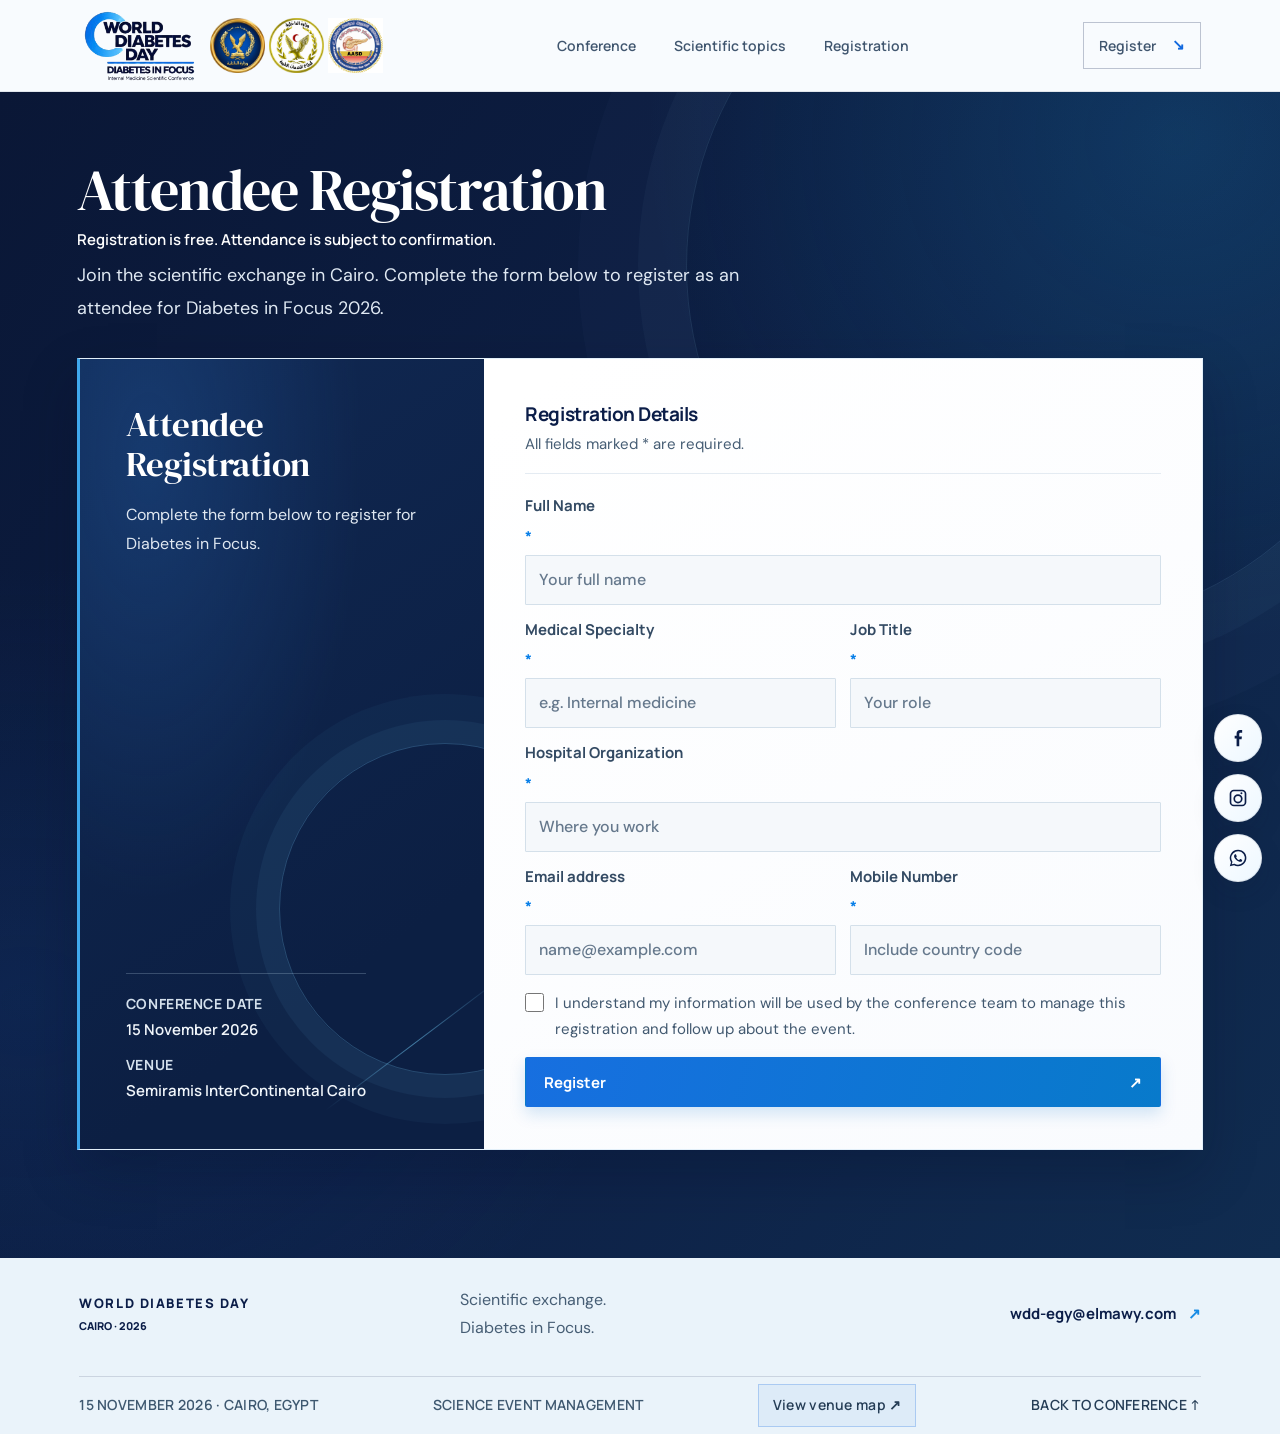
==== commit e169f533: "Update project files" ====
--- a/registration.html
+++ b/registration.html
@@ -39,6 +39,7 @@
           <div class="section-heading registration-heading">
             <h1 id="registration-title">Attendee Registration</h1>
           </div>
+          <p class="registration-note">Registration is free. Attendance is subject to confirmation.</p>
           <p class="registration-intro">Join the scientific exchange in Cairo. Complete the form below to register as an attendee for Diabetes in Focus 2026.</p>
 
           <div class="forms-grid">
@@ -57,16 +58,16 @@
                 </div>
                 <form data-registration-form data-kind="attendee" novalidate aria-label="Attendee registration">
                   <div class="form-grid">
-                    <label class="field field-wide">Full name <span>*</span><input name="fullName" autocomplete="name" required maxlength="120" placeholder="Your full name"><small class="field-error" aria-live="polite"></small></label>
-                    <label class="field">Medical specialty <span>*</span><input name="specialty" autocomplete="organization-title" required maxlength="120" placeholder="e.g. Internal medicine"><small class="field-error" aria-live="polite"></small></label>
-                    <label class="field">Job title or professional role <span>*</span><input name="role" autocomplete="organization-title" required maxlength="120" placeholder="Your role"><small class="field-error" aria-live="polite"></small></label>
-                    <label class="field field-wide">Hospital, institution, or organization <span>*</span><input name="organization" autocomplete="organization" required maxlength="160" placeholder="Where you work"><small class="field-error" aria-live="polite"></small></label>
+                    <label class="field field-wide">Full Name <span>*</span><input name="fullName" autocomplete="name" required maxlength="120" placeholder="Your full name"><small class="field-error" aria-live="polite"></small></label>
+                    <label class="field">Medical Specialty <span>*</span><input name="specialty" autocomplete="organization-title" required maxlength="120" placeholder="e.g. Internal medicine"><small class="field-error" aria-live="polite"></small></label>
+                    <label class="field">Job Title <span>*</span><input name="role" autocomplete="organization-title" required maxlength="120" placeholder="Your role"><small class="field-error" aria-live="polite"></small></label>
+                    <label class="field field-wide">Hospital Organization <span>*</span><input name="organization" autocomplete="organization" required maxlength="160" placeholder="Where you work"><small class="field-error" aria-live="polite"></small></label>
                     <label class="field">Email address <span>*</span><input name="email" type="email" autocomplete="email" required maxlength="254" placeholder="name@example.com"><small class="field-error" aria-live="polite"></small></label>
-                    <label class="field">Phone number <span>*</span><input name="phone" type="tel" autocomplete="tel" required maxlength="40" placeholder="Include country code"><small class="field-error" aria-live="polite"></small></label>
+                    <label class="field">Mobile Number <span>*</span><input name="phone" type="tel" autocomplete="tel" required maxlength="40" placeholder="Include country code"><small class="field-error" aria-live="polite"></small></label>
                   </div>
                   <label class="privacy-check"><input name="privacyAccepted" type="checkbox" required><span>I understand my information will be used by the conference team to manage this registration and follow up about the event.</span><small class="field-error" aria-live="polite"></small></label>
                   <div class="form-feedback" role="status" aria-live="polite"></div>
-                  <button class="button form-submit" type="submit">Submit attendee registration <span aria-hidden="true">↗</span></button>
+                  <button class="button form-submit" type="submit">Register <span aria-hidden="true">↗</span></button>
                   <label class="website-trap" aria-hidden="true">Website<input name="website" tabindex="-1" autocomplete="off"></label>
                 </form>
               </div>
@@ -80,10 +81,10 @@
     <footer class="site-footer">
       <div class="footer-top">
         <a class="wordmark footer-wordmark" href="index.html#top"><span class="wordmark-name">WORLD DIABETES DAY</span><small>CAIRO · 2026</small></a>
-        <p>Scientific exchange.<br>Diabetes in focus.</p>
+        <p>Scientific exchange.<br>Diabetes in Focus.</p>
         <div class="footer-contact"><a href="mailto:wdd-egy@elmawy.com">wdd-egy@elmawy.com <b aria-hidden="true">↗</b></a></div>
       </div>
-      <div class="footer-bottom"><span>15 NOVEMBER 2026 · CAIRO, EGYPT</span><span>SCIENCE EVENT MANAGEMENT</span><a href="index.html#top">BACK TO CONFERENCE ↑</a></div>
+      <div class="footer-bottom"><span>15 NOVEMBER 2026 · CAIRO, EGYPT</span><span>SCIENCE EVENT MANAGEMENT</span><a class="venue-map-link" href="https://www.google.com/maps/place/InterContinental+Cairo+Semiramis+by+IHG/@30.0427943,31.2317677,17z/data=!4m9!3m8!1s0x145840cf118e61cf:0xaf4aee1a5598653d!5m2!4m1!1i2!8m2!3d30.0427943!4d31.2317677!16s%2Fg%2F11btxcyslc?entry=ttu&g_ep=EgoyMDI2MTAwNy4wIKXMDSoASAFQAw%3D%3D" target="_blank" rel="noreferrer">View venue map ↗</a><a href="index.html#top">BACK TO CONFERENCE ↑</a></div>
     </footer>
 
     <div class="social-floating" aria-label="Social media links">
--- a/styles.css
+++ b/styles.css
@@ -129,8 +129,10 @@
 .registration { position: relative; overflow: hidden; padding: 99px 0 108px; background: radial-gradient(ellipse at 92% 4%, rgb(32 169 232 / 17%), transparent 32%), radial-gradient(ellipse at 2% 78%, rgb(28 91 179 / 14%), transparent 34%), linear-gradient(126deg, #0a1736 0%, #0d2046 54%, #102c50 100%); }
 .registration::before { position: absolute; top: -31%; right: -10%; width: min(58vw, 720px); aspect-ratio: 1; border: 1px solid rgb(153 209 243 / 12%); border-radius: 50%; box-shadow: 0 0 0 48px rgb(153 209 243 / 3%), 0 0 0 108px rgb(153 209 243 / 2%); content: ''; pointer-events: none; }
 .registration-inner { position: relative; z-index: 1; }
-.registration-heading { margin-bottom: 40px; }
-.registration .section-heading h2 { color: var(--white); }
+.registration-heading { margin-bottom: 6px; }
+.registration-note { margin: 0 0 8px; color: var(--white); font: 600 15px/1.5 var(--sans); }
+.registration .section-heading { margin-bottom: 6px !important; }
+.registration .section-heading h2 { margin-top: 0 !important; margin-bottom: 0 !important; color: var(--white); }
 .forms-grid { display: grid; grid-template-columns: 1fr; gap: 19px; align-items: start; }
 .form-panel { display: grid; min-width: 0; grid-template-columns: minmax(255px, .72fr) minmax(0, 1.28fr); padding: 0; overflow: hidden; border: 1px solid rgb(174 210 238 / 35%); border-left: 3px solid #40a9ee; background: #fff; box-shadow: 0 22px 52px rgb(1 12 34 / 24%); transition: box-shadow .25s ease, transform .25s ease; }
 .form-panel:hover { transform: translateY(-2px); box-shadow: 0 28px 60px rgb(1 12 34 / 30%); }
@@ -184,6 +186,8 @@
 .footer-contact a { color: var(--navy); text-decoration: none; font: 700 15px/1.55 var(--sans); }
 .footer-contact b { margin-left: 9px; color: #168be5; font-size: 15px; }
 .footer-bottom { display: flex; min-height: 58px; align-items: center; justify-content: space-between; gap: 15px; border-top: 1px solid rgb(16 26 69 / 14%); color: #3e5870; font: 600 14px/1.6 var(--sans); letter-spacing: .02em; }
+.venue-map-link { display: inline-flex; align-items: center; justify-content: center; padding: 9px 14px; border: 1px solid rgb(18 105 223 / 25%); background: rgb(18 105 223 / 6%); color: var(--navy); text-decoration: none; transition: background .2s ease, border-color .2s ease, color .2s ease; }
+.venue-map-link:hover { border-color: var(--blue); background: rgb(18 105 223 / 12%); color: var(--blue); }
 .footer-bottom a { color: #253d56; text-decoration: none; }
 .footer-bottom a:hover, .footer-contact a:hover { color: var(--blue); }
 
@@ -313,7 +317,7 @@
 body.registration-page .site-header { position: relative; background: rgb(249 252 254 / 94%); }
 body.registration-page .wordmark { flex-shrink: 0; }
 body.registration-page .registration { padding-top: 66px; }
-body.registration-page .registration-heading { margin-bottom: 12px; }
+body.registration-page .registration-heading { margin-bottom: 8px; }
 body.registration-page .registration-heading h1 { margin: 0; color: #fff; font: 400 clamp(38px, 5vw, 58px)/1.12 var(--serif); letter-spacing: -.025em; }
 body.registration-page .registration-intro { max-width: 720px; margin: 0 0 34px; color: #e0e9f3; font-size: 18px; line-height: 1.8; }
 body.registration-page .forms-grid { gap: 24px; }
